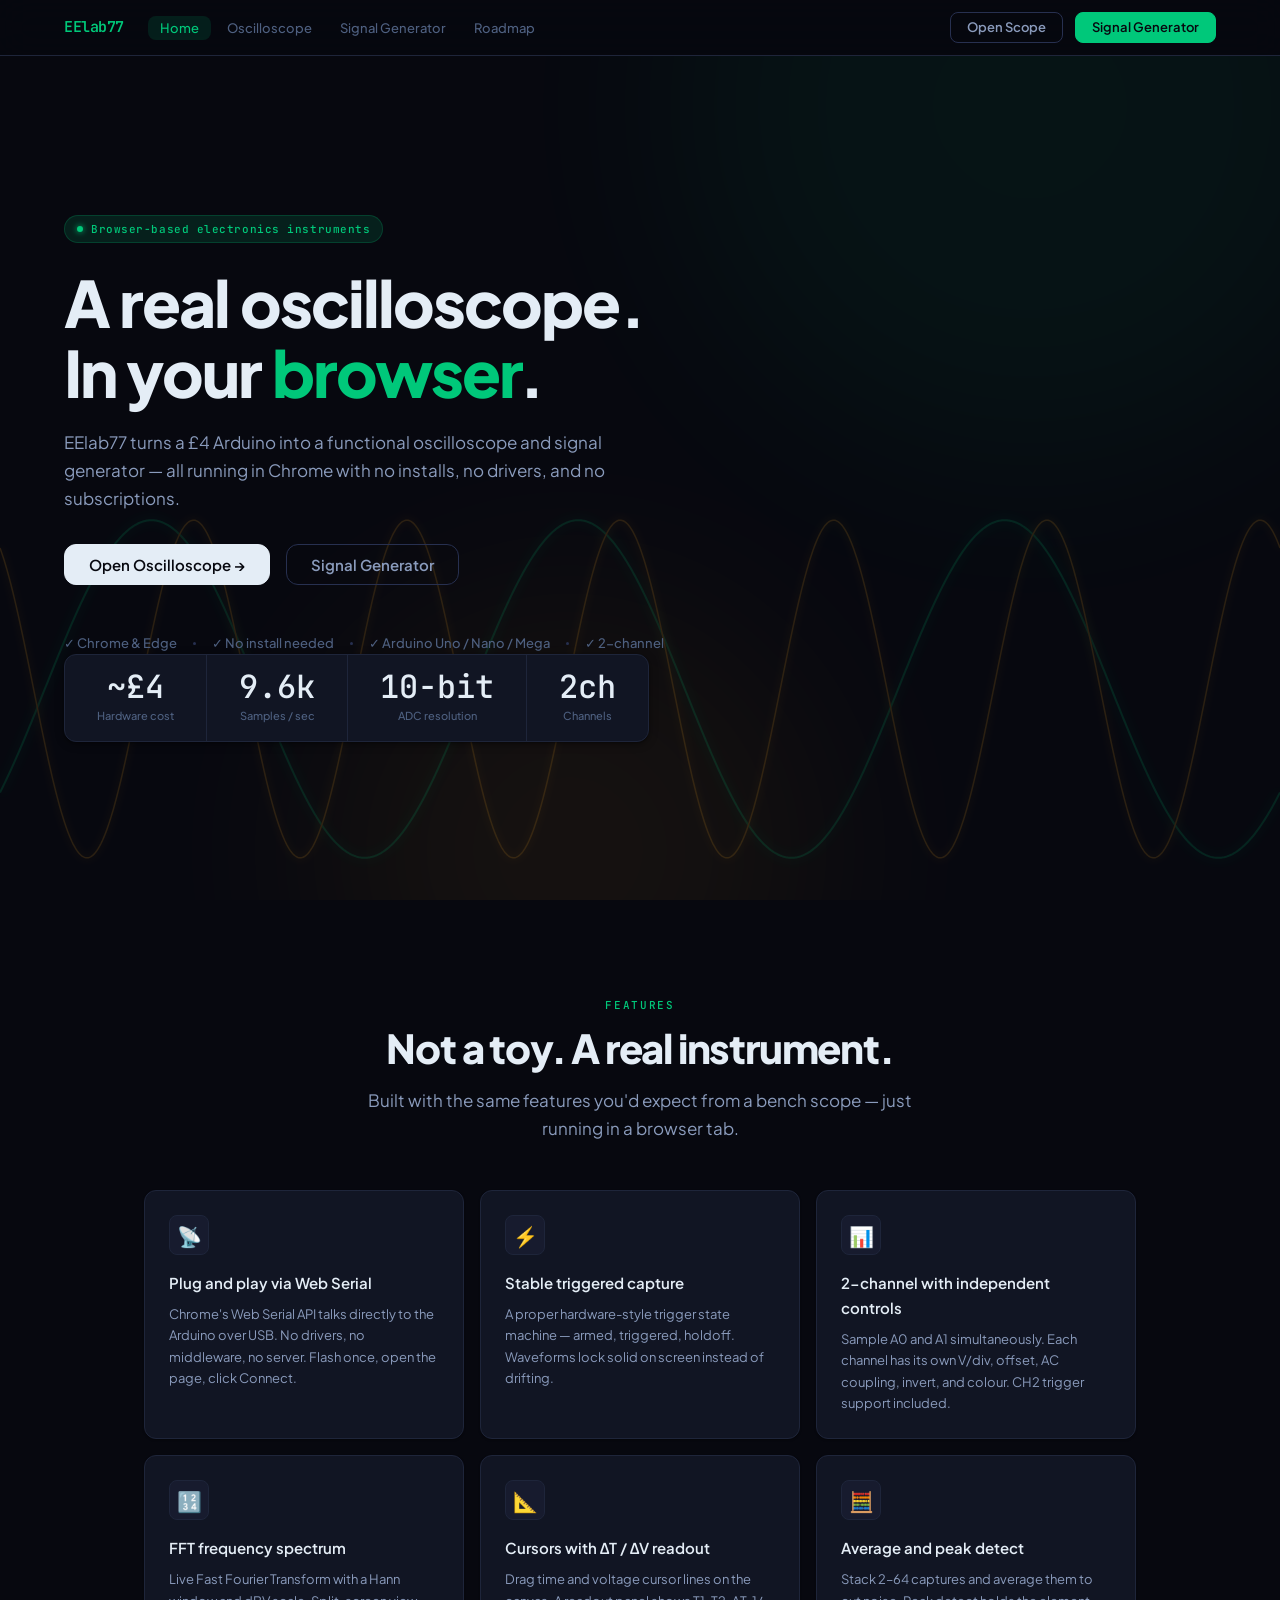
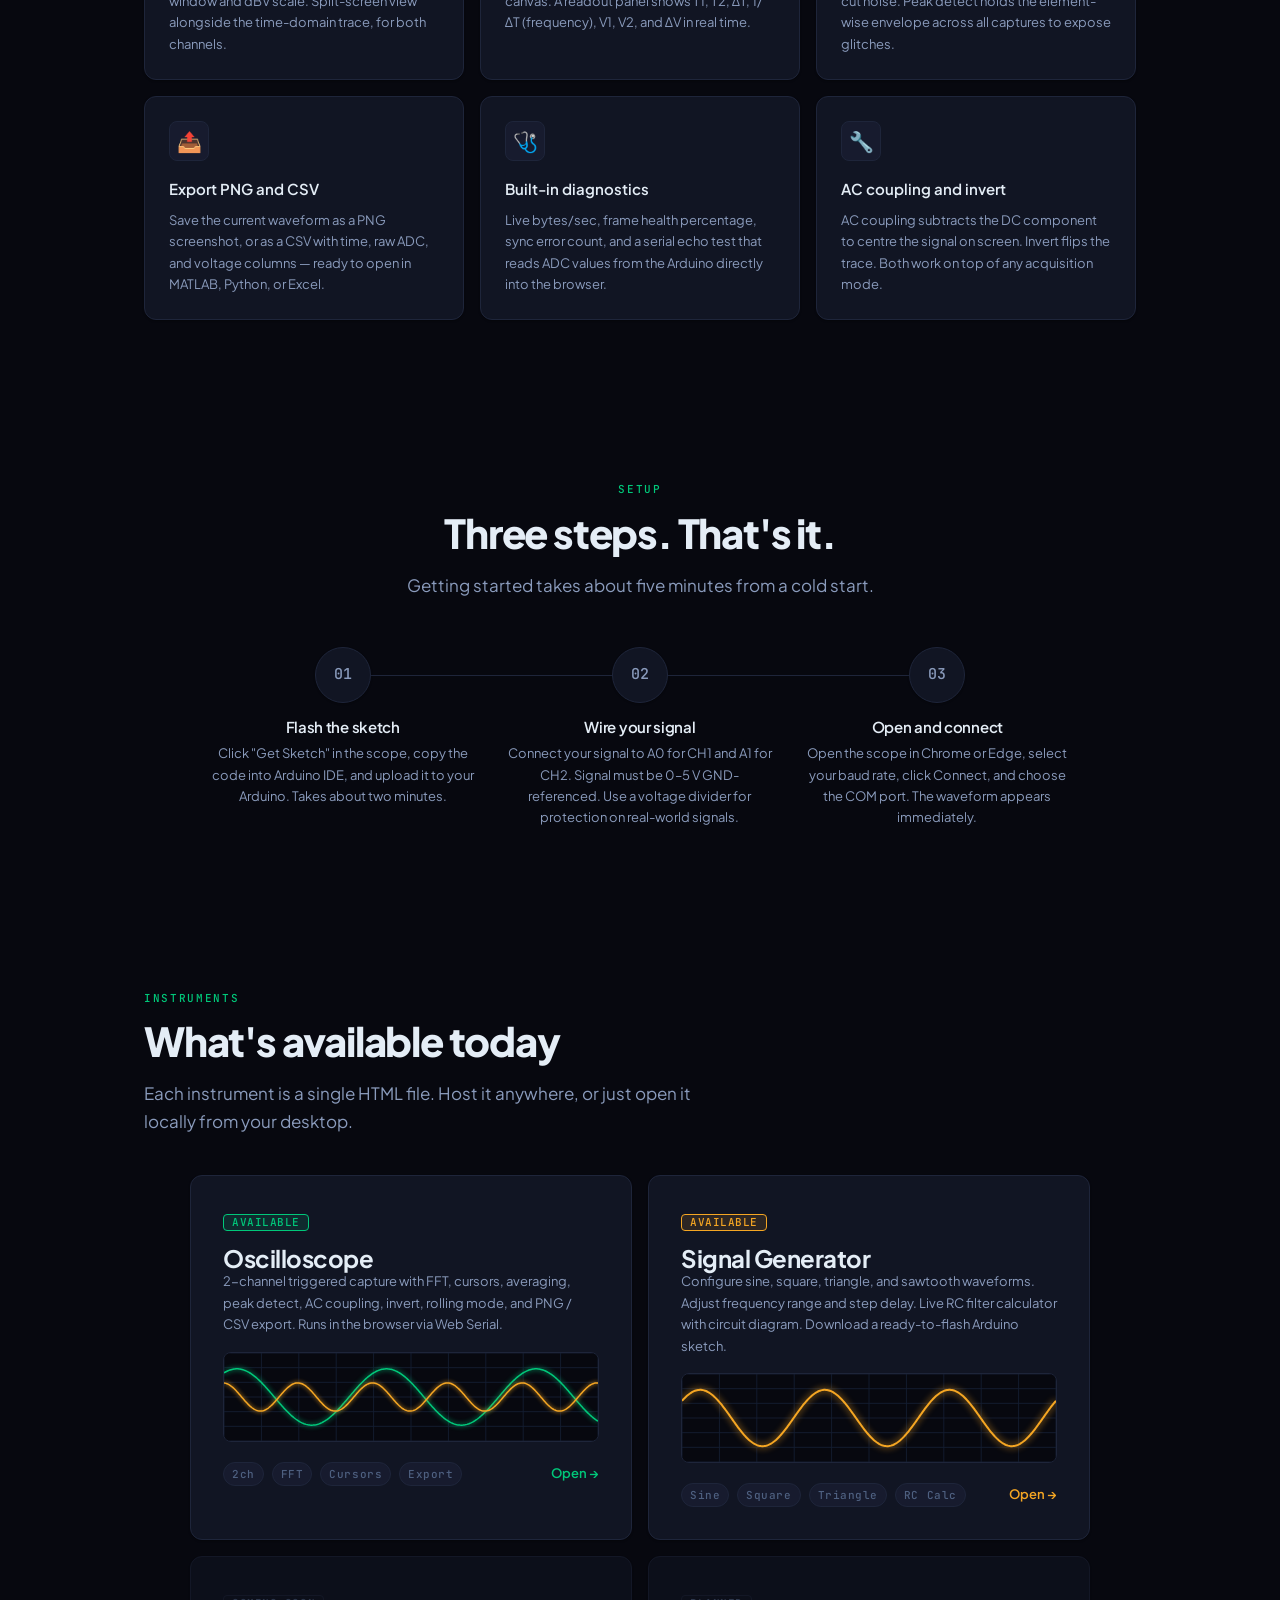
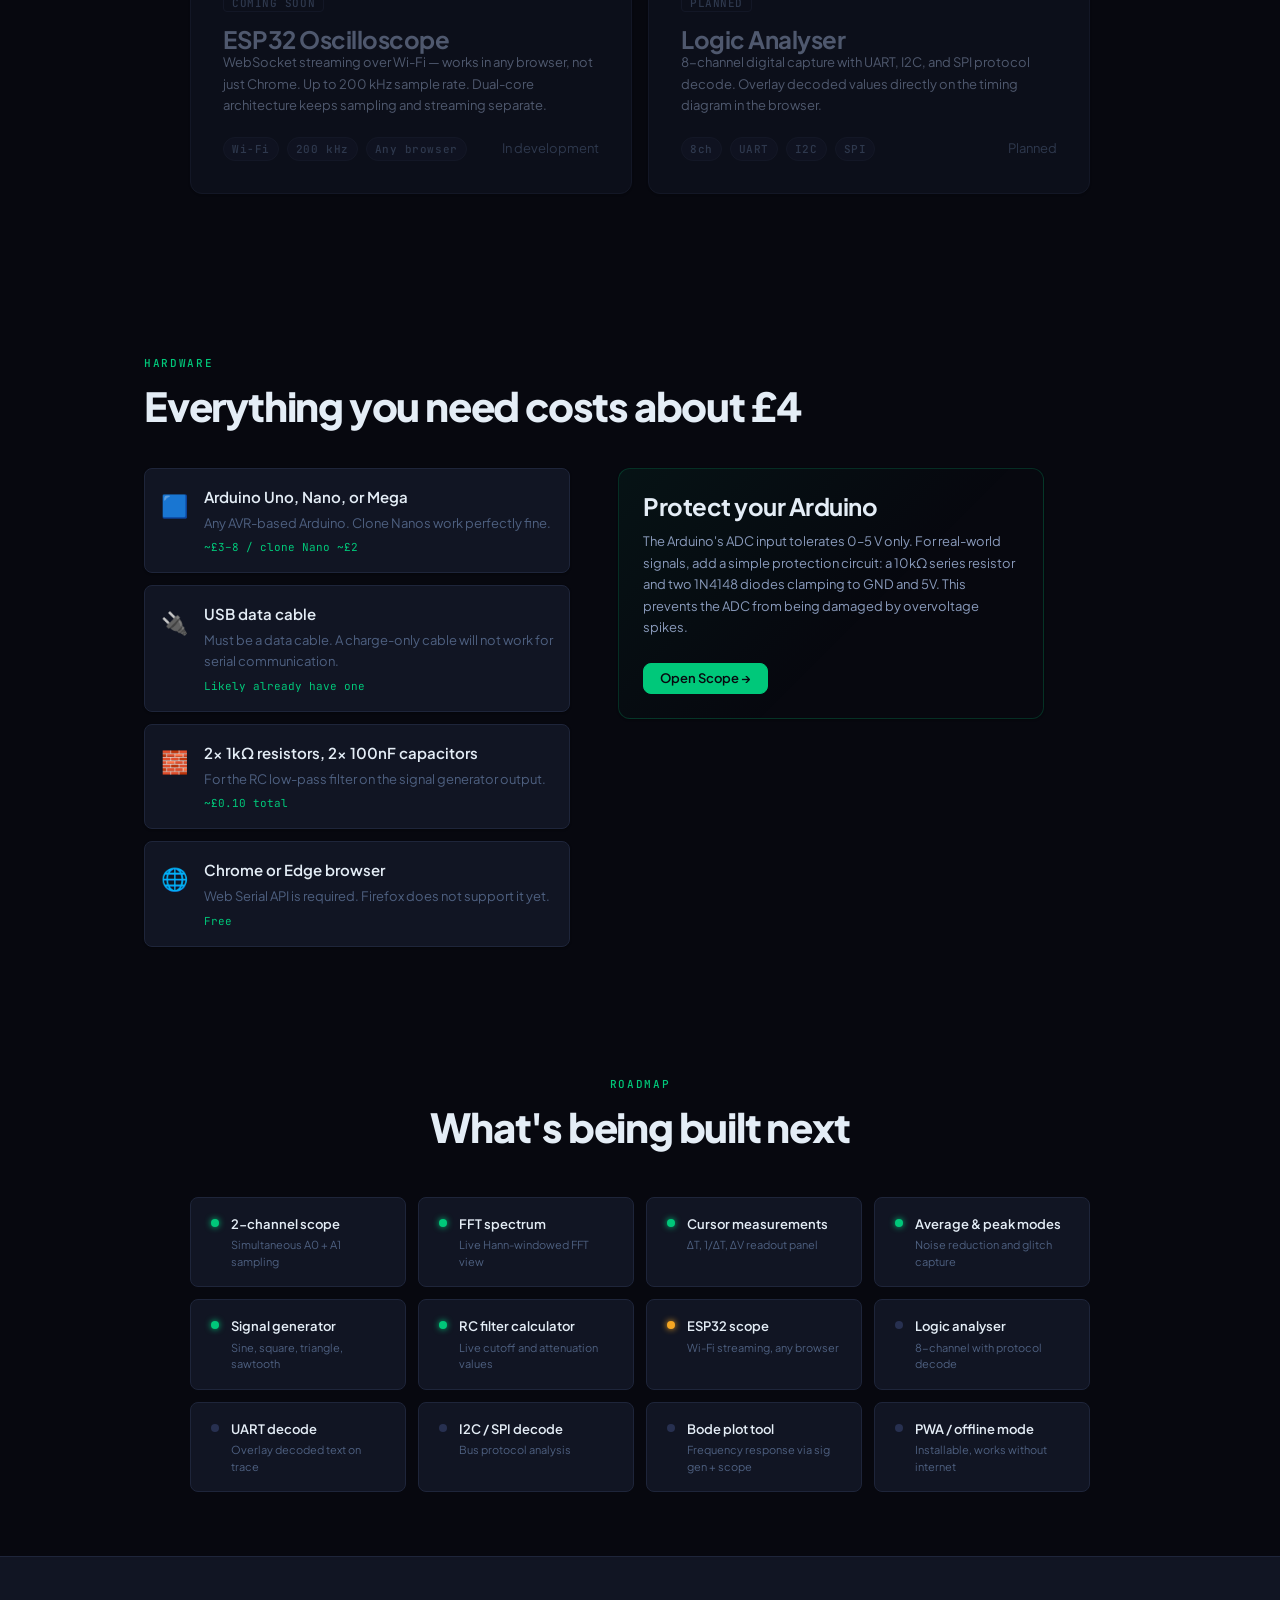
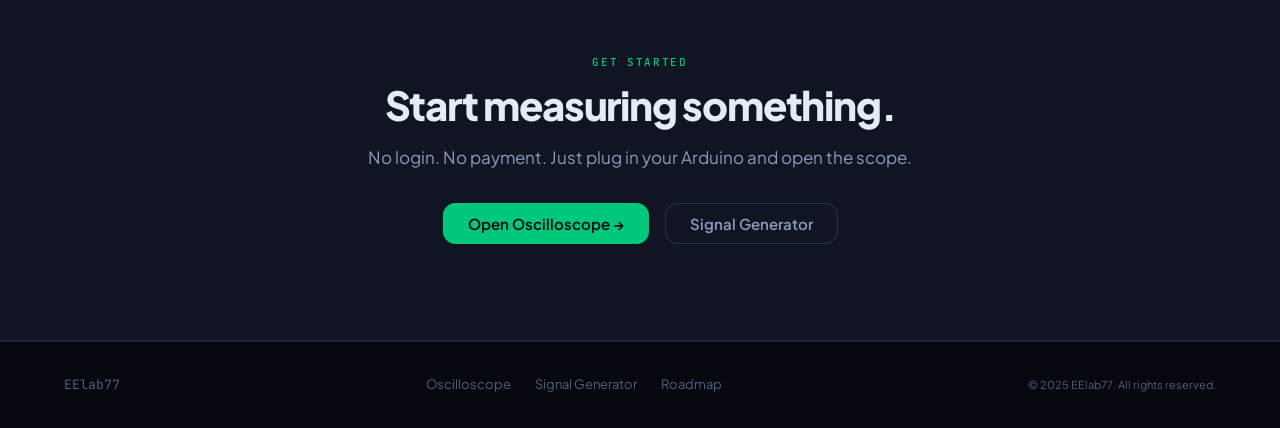
==== index.html @ 99fb5a99 "first commit" ====
<!DOCTYPE html>
<html lang="en">
<head>
  <meta charset="UTF-8">
  <meta name="viewport" content="width=device-width, initial-scale=1.0">
  <title>EElab77 — Browser-Based Electronics Instruments</title>
  <meta name="description" content="EElab77 turns a £4 Arduino into a functional oscilloscope and signal generator — running entirely in your browser. No installs, no drivers.">

  <!-- Favicon -->
  <link rel="icon" type="image/svg+xml" href="assets/img/favicon.svg">

  <!-- CSS — load order matters: tokens first, then base, then components -->
  <link rel="stylesheet" href="assets/css/tokens.css">
  <link rel="stylesheet" href="assets/css/base.css">
  <link rel="stylesheet" href="assets/css/components.css">
  <link rel="stylesheet" href="assets/css/nav.css">
  <link rel="stylesheet" href="assets/css/site.css">
</head>
<body class="site-page">

  <!-- ═══════════════════════════════════════════════════════
       NAV
  ════════════════════════════════════════════════════════ -->
  <nav class="nav">
    <a href="index.html" class="nav__logo">
      <span class="nav__logo-mark">EElab77</span>
    </a>

    <ul class="nav__links">
      <li><a href="index.html"              class="nav__link">Home</a></li>
      <li><a href="scope.html"              class="nav__link">Oscilloscope</a></li>
      <li><a href="signal-generator.html"   class="nav__link">Signal Generator</a></li>
      <li><a href="#roadmap"                class="nav__link">Roadmap</a></li>
    </ul>

    <div class="nav__actions">
      <a href="scope.html"            class="btn btn--ghost">Open Scope</a>
      <a href="signal-generator.html" class="btn btn--green">Signal Generator</a>
    </div>
  </nav>


  <!-- ═══════════════════════════════════════════════════════
       HERO
  ════════════════════════════════════════════════════════ -->
  <section class="hero">

    <!-- Background canvas + glow blobs -->
    <div class="hero__bg">
      <div class="hero__bg-glow hero__bg-glow--1"></div>
      <div class="hero__bg-glow hero__bg-glow--2"></div>
      <canvas id="hero-bg-canvas" class="hero__bg-canvas"></canvas>
    </div>

    <div class="hero__inner">
      <div class="hero__tag">Browser-based electronics instruments</div>

      <h1 class="hero__title">
        A real oscilloscope.<br>
        In your <em>browser</em>.
      </h1>

      <p class="hero__body">
        EElab77 turns a £4 Arduino into a functional oscilloscope and signal
        generator — all running in Chrome with no installs, no drivers, and
        no subscriptions.
      </p>

      <div class="hero__actions">
        <a href="scope.html"            class="btn btn--primary btn--lg">Open Oscilloscope →</a>
        <a href="signal-generator.html" class="btn btn--ghost   btn--lg">Signal Generator</a>
      </div>

      <div class="hero__proof">
        <span>✓ Chrome &amp; Edge</span>
        <span class="hero__proof-dot"></span>
        <span>✓ No install needed</span>
        <span class="hero__proof-dot"></span>
        <span>✓ Arduino Uno / Nano / Mega</span>
        <span class="hero__proof-dot"></span>
        <span>✓ 2-channel</span>
      </div>
    </div>

    <!-- Stats bar -->
    <div class="hero__stats">
      <div class="hero__stat">
        <div class="hero__stat-num">~£4</div>
        <div class="hero__stat-label">Hardware cost</div>
      </div>
      <div class="hero__stat">
        <div class="hero__stat-num">9.6k</div>
        <div class="hero__stat-label">Samples / sec</div>
      </div>
      <div class="hero__stat">
        <div class="hero__stat-num">10-bit</div>
        <div class="hero__stat-label">ADC resolution</div>
      </div>
      <div class="hero__stat">
        <div class="hero__stat-num">2ch</div>
        <div class="hero__stat-label">Channels</div>
      </div>
    </div>

  </section>


  <!-- ═══════════════════════════════════════════════════════
       FEATURES
  ════════════════════════════════════════════════════════ -->
  <section id="features" class="section">
    <div class="section__header--center">
      <div class="section__label">Features</div>
      <h2 class="section__title">Not a toy. A real instrument.</h2>
      <p class="section__sub">
        Built with the same features you'd expect from a bench scope —
        just running in a browser tab.
      </p>
    </div>

    <div class="page-container">
      <div class="features-grid">

        <div class="card card--interactive">
          <div class="feature-card__icon">📡</div>
          <div class="feature-card__title">Plug and play via Web Serial</div>
          <p class="feature-card__body">
            Chrome's Web Serial API talks directly to the Arduino over USB.
            No drivers, no middleware, no server. Flash once, open the page,
            click Connect.
          </p>
        </div>

        <div class="card card--interactive">
          <div class="feature-card__icon">⚡</div>
          <div class="feature-card__title">Stable triggered capture</div>
          <p class="feature-card__body">
            A proper hardware-style trigger state machine — armed, triggered,
            holdoff. Waveforms lock solid on screen instead of drifting.
          </p>
        </div>

        <div class="card card--interactive">
          <div class="feature-card__icon">📊</div>
          <div class="feature-card__title">2-channel with independent controls</div>
          <p class="feature-card__body">
            Sample A0 and A1 simultaneously. Each channel has its own V/div,
            offset, AC coupling, invert, and colour. CH2 trigger support
            included.
          </p>
        </div>

        <div class="card card--interactive">
          <div class="feature-card__icon">🔢</div>
          <div class="feature-card__title">FFT frequency spectrum</div>
          <p class="feature-card__body">
            Live Fast Fourier Transform with a Hann window and dBV scale.
            Split-screen view alongside the time-domain trace, for both
            channels.
          </p>
        </div>

        <div class="card card--interactive">
          <div class="feature-card__icon">📐</div>
          <div class="feature-card__title">Cursors with ΔT / ΔV readout</div>
          <p class="feature-card__body">
            Drag time and voltage cursor lines on the canvas. A readout panel
            shows T1, T2, ΔT, 1/ΔT (frequency), V1, V2, and ΔV in real time.
          </p>
        </div>

        <div class="card card--interactive">
          <div class="feature-card__icon">🧮</div>
          <div class="feature-card__title">Average and peak detect</div>
          <p class="feature-card__body">
            Stack 2–64 captures and average them to cut noise. Peak detect
            holds the element-wise envelope across all captures to expose
            glitches.
          </p>
        </div>

        <div class="card card--interactive">
          <div class="feature-card__icon">📤</div>
          <div class="feature-card__title">Export PNG and CSV</div>
          <p class="feature-card__body">
            Save the current waveform as a PNG screenshot, or as a CSV with
            time, raw ADC, and voltage columns — ready to open in MATLAB,
            Python, or Excel.
          </p>
        </div>

        <div class="card card--interactive">
          <div class="feature-card__icon">🩺</div>
          <div class="feature-card__title">Built-in diagnostics</div>
          <p class="feature-card__body">
            Live bytes/sec, frame health percentage, sync error count, and a
            serial echo test that reads ADC values from the Arduino directly
            into the browser.
          </p>
        </div>

        <div class="card card--interactive">
          <div class="feature-card__icon">🔧</div>
          <div class="feature-card__title">AC coupling and invert</div>
          <p class="feature-card__body">
            AC coupling subtracts the DC component to centre the signal on
            screen. Invert flips the trace. Both work on top of any
            acquisition mode.
          </p>
        </div>

      </div>
    </div>
  </section>


  <!-- ═══════════════════════════════════════════════════════
       HOW IT WORKS
  ════════════════════════════════════════════════════════ -->
  <section id="how" class="section section--tight">
    <div class="section__header--center">
      <div class="section__label">Setup</div>
      <h2 class="section__title">Three steps. That's it.</h2>
      <p class="section__sub">
        Getting started takes about five minutes from a cold start.
      </p>
    </div>

    <div class="page-container">
      <div class="steps-row">

        <div class="step">
          <div class="step__circle">01</div>
          <h3 class="step__title">Flash the sketch</h3>
          <p class="step__body">
            Click "Get Sketch" in the scope, copy the code into Arduino IDE,
            and upload it to your Arduino. Takes about two minutes.
          </p>
        </div>

        <div class="step">
          <div class="step__circle">02</div>
          <h3 class="step__title">Wire your signal</h3>
          <p class="step__body">
            Connect your signal to A0 for CH1 and A1 for CH2. Signal must be
            0–5 V GND-referenced. Use a voltage divider for protection on
            real-world signals.
          </p>
        </div>

        <div class="step">
          <div class="step__circle">03</div>
          <h3 class="step__title">Open and connect</h3>
          <p class="step__body">
            Open the scope in Chrome or Edge, select your baud rate, click
            Connect, and choose the COM port. The waveform appears
            immediately.
          </p>
        </div>

      </div>
    </div>
  </section>


  <!-- ═══════════════════════════════════════════════════════
       INSTRUMENTS
  ════════════════════════════════════════════════════════ -->
  <section id="instruments" class="section">
    <div class="page-container">
      <div class="section__label">Instruments</div>
      <h2 class="section__title">What's available today</h2>
      <p class="section__sub">
        Each instrument is a single HTML file. Host it anywhere, or just
        open it locally from your desktop.
      </p>

      <div class="instruments-grid" style="margin-top: 40px;">

        <!-- Scope card -->
        <a href="scope.html" class="card card--interactive instrument-card">
          <div>
            <span class="badge badge--green">Available</span>
            <h3 class="instrument-card__title">Oscilloscope</h3>
            <p class="instrument-card__body">
              2-channel triggered capture with FFT, cursors, averaging,
              peak detect, AC coupling, invert, rolling mode, and
              PNG / CSV export. Runs in the browser via Web Serial.
            </p>
            <!-- Mini animated preview -->
            <div class="scope-preview" style="margin-top: 16px;">
              <canvas id="scope-card-canvas"></canvas>
            </div>
          </div>
          <div class="instrument-card__footer">
            <div class="instrument-card__tags">
              <span class="tag">2ch</span>
              <span class="tag">FFT</span>
              <span class="tag">Cursors</span>
              <span class="tag">Export</span>
            </div>
            <span class="instrument-card__link">Open →</span>
          </div>
        </a>

        <!-- Signal generator card -->
        <a href="signal-generator.html" class="card card--interactive instrument-card instrument-card--amber">
          <div>
            <span class="badge badge--amber">Available</span>
            <h3 class="instrument-card__title">Signal Generator</h3>
            <p class="instrument-card__body">
              Configure sine, square, triangle, and sawtooth waveforms.
              Adjust frequency range and step delay. Live RC filter
              calculator with circuit diagram. Download a ready-to-flash
              Arduino sketch.
            </p>
            <!-- Mini animated preview -->
            <div class="scope-preview" style="margin-top: 16px;">
              <canvas id="siggen-card-canvas"></canvas>
            </div>
          </div>
          <div class="instrument-card__footer">
            <div class="instrument-card__tags">
              <span class="tag">Sine</span>
              <span class="tag">Square</span>
              <span class="tag">Triangle</span>
              <span class="tag">RC Calc</span>
            </div>
            <span class="instrument-card__link">Open →</span>
          </div>
        </a>

        <!-- ESP32 scope — coming soon -->
        <div class="card instrument-card" style="opacity: 0.55; cursor: default;">
          <div>
            <span class="badge">Coming soon</span>
            <h3 class="instrument-card__title" style="color: var(--color-text-2);">
              ESP32 Oscilloscope
            </h3>
            <p class="instrument-card__body">
              WebSocket streaming over Wi-Fi — works in any browser, not
              just Chrome. Up to 200 kHz sample rate. Dual-core
              architecture keeps sampling and streaming separate.
            </p>
          </div>
          <div class="instrument-card__footer">
            <div class="instrument-card__tags">
              <span class="tag">Wi-Fi</span>
              <span class="tag">200 kHz</span>
              <span class="tag">Any browser</span>
            </div>
            <span style="font-size: var(--text-sm); color: var(--color-text-3);">
              In development
            </span>
          </div>
        </div>

        <!-- Logic analyser — planned -->
        <div class="card instrument-card" style="opacity: 0.55; cursor: default;">
          <div>
            <span class="badge">Planned</span>
            <h3 class="instrument-card__title" style="color: var(--color-text-2);">
              Logic Analyser
            </h3>
            <p class="instrument-card__body">
              8-channel digital capture with UART, I2C, and SPI protocol
              decode. Overlay decoded values directly on the timing
              diagram in the browser.
            </p>
          </div>
          <div class="instrument-card__footer">
            <div class="instrument-card__tags">
              <span class="tag">8ch</span>
              <span class="tag">UART</span>
              <span class="tag">I2C</span>
              <span class="tag">SPI</span>
            </div>
            <span style="font-size: var(--text-sm); color: var(--color-text-3);">
              Planned
            </span>
          </div>
        </div>

      </div>
    </div>
  </section>


  <!-- ═══════════════════════════════════════════════════════
       HARDWARE
  ════════════════════════════════════════════════════════ -->
  <section id="hardware" class="section section--tight">
    <div class="page-container">
      <div class="section__label">Hardware</div>
      <h2 class="section__title">Everything you need costs about £4</h2>

      <div style="
        display: grid;
        grid-template-columns: 1fr 1fr;
        gap: 48px;
        align-items: start;
        margin-top: 40px;
        max-width: 900px;
      ">

        <!-- Parts list -->
        <div style="display: flex; flex-direction: column; gap: 12px;">

          <div class="card card--compact" style="display: flex; align-items: flex-start; gap: 16px;">
            <span style="font-size: 22px; flex-shrink: 0; margin-top: 2px;">🟦</span>
            <div>
              <div style="font-size: var(--text-base); font-weight: var(--weight-semibold); color: var(--color-text); margin-bottom: 3px;">
                Arduino Uno, Nano, or Mega
              </div>
              <div style="font-size: var(--text-sm); color: var(--color-text-3);">
                Any AVR-based Arduino. Clone Nanos work perfectly fine.
              </div>
              <div style="font-family: var(--font-mono); font-size: var(--text-xs); color: var(--color-green); margin-top: 4px;">
                ~£3–8 / clone Nano ~£2
              </div>
            </div>
          </div>

          <div class="card card--compact" style="display: flex; align-items: flex-start; gap: 16px;">
            <span style="font-size: 22px; flex-shrink: 0; margin-top: 2px;">🔌</span>
            <div>
              <div style="font-size: var(--text-base); font-weight: var(--weight-semibold); color: var(--color-text); margin-bottom: 3px;">
                USB data cable
              </div>
              <div style="font-size: var(--text-sm); color: var(--color-text-3);">
                Must be a data cable. A charge-only cable will not work
                for serial communication.
              </div>
              <div style="font-family: var(--font-mono); font-size: var(--text-xs); color: var(--color-green); margin-top: 4px;">
                Likely already have one
              </div>
            </div>
          </div>

          <div class="card card--compact" style="display: flex; align-items: flex-start; gap: 16px;">
            <span style="font-size: 22px; flex-shrink: 0; margin-top: 2px;">🧱</span>
            <div>
              <div style="font-size: var(--text-base); font-weight: var(--weight-semibold); color: var(--color-text); margin-bottom: 3px;">
                2× 1kΩ resistors, 2× 100nF capacitors
              </div>
              <div style="font-size: var(--text-sm); color: var(--color-text-3);">
                For the RC low-pass filter on the signal generator output.
              </div>
              <div style="font-family: var(--font-mono); font-size: var(--text-xs); color: var(--color-green); margin-top: 4px;">
                ~£0.10 total
              </div>
            </div>
          </div>

          <div class="card card--compact" style="display: flex; align-items: flex-start; gap: 16px;">
            <span style="font-size: 22px; flex-shrink: 0; margin-top: 2px;">🌐</span>
            <div>
              <div style="font-size: var(--text-base); font-weight: var(--weight-semibold); color: var(--color-text); margin-bottom: 3px;">
                Chrome or Edge browser
              </div>
              <div style="font-size: var(--text-sm); color: var(--color-text-3);">
                Web Serial API is required. Firefox does not support it yet.
              </div>
              <div style="font-family: var(--font-mono); font-size: var(--text-xs); color: var(--color-green); margin-top: 4px;">
                Free
              </div>
            </div>
          </div>

        </div>

        <!-- Protection callout -->
        <div class="card" style="
          background: linear-gradient(135deg, rgba(0,200,122,0.06) 0%, transparent 60%);
          border-color: rgba(0,200,122,0.2);
        ">
          <h3 style="
            font-size: var(--text-xl);
            font-weight: var(--weight-bold);
            color: var(--color-text);
            margin-bottom: 12px;
            letter-spacing: var(--tracking-snug);
          ">
            Protect your Arduino
          </h3>
          <p style="
            font-size: var(--text-sm);
            color: var(--color-text-2);
            line-height: var(--leading-relaxed);
            margin-bottom: 24px;
          ">
            The Arduino's ADC input tolerates 0–5 V only. For real-world
            signals, add a simple protection circuit: a 10kΩ series resistor
            and two 1N4148 diodes clamping to GND and 5V. This prevents
            the ADC from being damaged by overvoltage spikes.
          </p>
          <a href="scope.html" class="btn btn--green">Open Scope →</a>
        </div>

      </div>
    </div>
  </section>


  <!-- ═══════════════════════════════════════════════════════
       ROADMAP
  ════════════════════════════════════════════════════════ -->
  <section id="roadmap" class="section section--tight">
    <div class="section__header--center">
      <div class="section__label">Roadmap</div>
      <h2 class="section__title">What's being built next</h2>
    </div>

    <div class="page-container">
      <div class="roadmap-grid">

        <div class="roadmap-item">
          <div class="roadmap-item__dot roadmap-item__dot--done"></div>
          <div>
            <div class="roadmap-item__title">2-channel scope</div>
            <div class="roadmap-item__body">Simultaneous A0 + A1 sampling</div>
          </div>
        </div>

        <div class="roadmap-item">
          <div class="roadmap-item__dot roadmap-item__dot--done"></div>
          <div>
            <div class="roadmap-item__title">FFT spectrum</div>
            <div class="roadmap-item__body">Live Hann-windowed FFT view</div>
          </div>
        </div>

        <div class="roadmap-item">
          <div class="roadmap-item__dot roadmap-item__dot--done"></div>
          <div>
            <div class="roadmap-item__title">Cursor measurements</div>
            <div class="roadmap-item__body">ΔT, 1/ΔT, ΔV readout panel</div>
          </div>
        </div>

        <div class="roadmap-item">
          <div class="roadmap-item__dot roadmap-item__dot--done"></div>
          <div>
            <div class="roadmap-item__title">Average &amp; peak modes</div>
            <div class="roadmap-item__body">Noise reduction and glitch capture</div>
          </div>
        </div>

        <div class="roadmap-item">
          <div class="roadmap-item__dot roadmap-item__dot--done"></div>
          <div>
            <div class="roadmap-item__title">Signal generator</div>
            <div class="roadmap-item__body">Sine, square, triangle, sawtooth</div>
          </div>
        </div>

        <div class="roadmap-item">
          <div class="roadmap-item__dot roadmap-item__dot--done"></div>
          <div>
            <div class="roadmap-item__title">RC filter calculator</div>
            <div class="roadmap-item__body">Live cutoff and attenuation values</div>
          </div>
        </div>

        <div class="roadmap-item">
          <div class="roadmap-item__dot roadmap-item__dot--active"></div>
          <div>
            <div class="roadmap-item__title">ESP32 scope</div>
            <div class="roadmap-item__body">Wi-Fi streaming, any browser</div>
          </div>
        </div>

        <div class="roadmap-item">
          <div class="roadmap-item__dot roadmap-item__dot--future"></div>
          <div>
            <div class="roadmap-item__title">Logic analyser</div>
            <div class="roadmap-item__body">8-channel with protocol decode</div>
          </div>
        </div>

        <div class="roadmap-item">
          <div class="roadmap-item__dot roadmap-item__dot--future"></div>
          <div>
            <div class="roadmap-item__title">UART decode</div>
            <div class="roadmap-item__body">Overlay decoded text on trace</div>
          </div>
        </div>

        <div class="roadmap-item">
          <div class="roadmap-item__dot roadmap-item__dot--future"></div>
          <div>
            <div class="roadmap-item__title">I2C / SPI decode</div>
            <div class="roadmap-item__body">Bus protocol analysis</div>
          </div>
        </div>

        <div class="roadmap-item">
          <div class="roadmap-item__dot roadmap-item__dot--future"></div>
          <div>
            <div class="roadmap-item__title">Bode plot tool</div>
            <div class="roadmap-item__body">Frequency response via sig gen + scope</div>
          </div>
        </div>

        <div class="roadmap-item">
          <div class="roadmap-item__dot roadmap-item__dot--future"></div>
          <div>
            <div class="roadmap-item__title">PWA / offline mode</div>
            <div class="roadmap-item__body">Installable, works without internet</div>
          </div>
        </div>

      </div>
    </div>
  </section>


  <!-- ═══════════════════════════════════════════════════════
       CTA
  ════════════════════════════════════════════════════════ -->
  <section class="cta-section">
    <div class="page-container">
      <div class="section__label" style="text-align: center;">Get started</div>
      <h2 class="section__title" style="
        text-align: center;
        font-size: var(--text-3xl);
        max-width: 560px;
        margin-inline: auto;
      ">
        Start measuring something.
      </h2>
      <p style="
        text-align: center;
        font-size: var(--text-md);
        color: var(--color-text-2);
        margin-top: 12px;
      ">
        No login. No payment. Just plug in your Arduino and open the scope.
      </p>
      <div class="cta-section__actions">
        <a href="scope.html"            class="btn btn--green  btn--lg">Open Oscilloscope →</a>
        <a href="signal-generator.html" class="btn btn--ghost  btn--lg">Signal Generator</a>
      </div>
    </div>
  </section>


  <!-- ═══════════════════════════════════════════════════════
       FOOTER
  ════════════════════════════════════════════════════════ -->
  <footer class="footer">
    <a href="index.html" class="footer__logo">EElab77</a>

    <nav class="footer__links">
      <a href="scope.html"            class="footer__link">Oscilloscope</a>
      <a href="signal-generator.html" class="footer__link">Signal Generator</a>
      <a href="#roadmap"              class="footer__link">Roadmap</a>
    </nav>

    <div class="footer__copy">
      &copy; 2025 EElab77. All rights reserved.
    </div>
  </footer>


  <!-- ═══════════════════════════════════════════════════════
       JS — load order: animations first, nav last
  ════════════════════════════════════════════════════════ -->
  <script src="assets/js/home-animations.js"></script>
  <script src="assets/js/nav.js"></script>

</body>
</html>
---- assets/css/tokens.css ----
/*
 * tokens.css — EElab77
 * Single source of truth for every design value.
 * No other file uses raw hex, px, or font names directly.
 * Rule: if you need a new value, add it here first.
 */

@import url('https://fonts.googleapis.com/css2?family=Plus+Jakarta+Sans:wght@300;400;500;600;700;800&family=JetBrains+Mono:wght@400;500;600&display=swap');

:root {

  /* ── Fonts ── */
  --font-sans: 'Plus Jakarta Sans', sans-serif;
  --font-mono: 'JetBrains Mono', monospace;

  /* ── Background colours ── */
  --color-bg-deep:    #07080F;
  --color-bg:         #0C0D16;
  --color-bg-raised:  #111523;
  --color-bg-overlay: #171B2E;
  --color-bg-hover:   #1D2236;

  /* ── Border colours ── */
  --color-border:   #1E253A;
  --color-border-2: #273050;
  --color-border-3: #36406A;

  /* ── Text colours ── */
  --color-text:     #E4EDF6;
  --color-text-2:   #8A9BBC;
  --color-text-3:   #4E6080;
  --color-text-inv: #07080F;

  /* ── Green — primary brand, CH1 ── */
  --color-green:      #00C87A;
  --color-green-lt:   #00E88A;
  --color-green-dim:  rgba(0, 200, 122, 0.12);
  --color-green-glow: rgba(0, 200, 122, 0.25);

  /* ── Amber — secondary, CH2, signal gen ── */
  --color-amber:      #F5A623;
  --color-amber-lt:   #FFBE4D;
  --color-amber-dim:  rgba(245, 166, 35, 0.12);
  --color-amber-glow: rgba(245, 166, 35, 0.25);

  /* ── Red — errors ── */
  --color-red:     #FF4E4E;
  --color-red-dim: rgba(255, 78, 78, 0.12);

  /* ── Blue — info ── */
  --color-blue:     #4E8CFF;
  --color-blue-dim: rgba(78, 140, 255, 0.12);

  /* ── Cyan — cursors, FFT ── */
  --color-cyan:     #00C8E8;
  --color-cyan-dim: rgba(0, 200, 232, 0.12);

  /* ── 8-point spacing scale ── */
  --space-1:   4px;
  --space-2:   8px;
  --space-3:   12px;
  --space-4:   16px;
  --space-5:   20px;
  --space-6:   24px;
  --space-8:   32px;
  --space-10:  40px;
  --space-12:  48px;
  --space-16:  64px;
  --space-20:  80px;
  --space-24:  96px;

  /* ── Type scale ── */
  --text-xs:   11px;
  --text-sm:   13px;
  --text-base: 15px;
  --text-md:   17px;
  --text-lg:   20px;
  --text-xl:   24px;
  --text-2xl:  32px;
  --text-3xl:  40px;
  --text-hero: clamp(38px, 6vw, 64px);

  /* ── Line heights ── */
  --leading-tight:   1.1;
  --leading-snug:    1.25;
  --leading-normal:  1.5;
  --leading-relaxed: 1.65;

  /* ── Font weights ── */
  --weight-regular:   400;
  --weight-medium:    500;
  --weight-semibold:  600;
  --weight-bold:      700;
  --weight-extrabold: 800;

  /* ── Letter spacing ── */
  --tracking-tight:   -0.03em;
  --tracking-snug:    -0.02em;
  --tracking-normal:   0;
  --tracking-wide:     0.05em;
  --tracking-wider:    0.10em;
  --tracking-widest:   0.15em;

  /* ── Border radius — one consistent set ── */
  --radius-xs:   2px;
  --radius-sm:   4px;
  --radius-md:   8px;
  --radius-lg:   12px;
  --radius-xl:   16px;
  --radius-pill: 100px;

  /* ── Elevation — one style, reused everywhere ── */
  --shadow-sm: 0 1px 2px rgba(0,0,0,0.30);
  --shadow-md: 0 2px 8px rgba(0,0,0,0.40), 0 1px 2px rgba(0,0,0,0.30);
  --shadow-lg: 0 8px 24px rgba(0,0,0,0.50), 0 2px 6px rgba(0,0,0,0.40);
  --shadow-xl: 0 20px 48px rgba(0,0,0,0.60), 0 4px 12px rgba(0,0,0,0.40);

  /* ── Z-index scale ── */
  --z-base:    0;
  --z-raised:  10;
  --z-dropdown:100;
  --z-sticky:  200;
  --z-overlay: 300;
  --z-modal:   400;

  /* ── Motion ── */
  --ease-out:      cubic-bezier(0.0, 0.0, 0.2, 1.0);
  --ease-in:       cubic-bezier(0.4, 0.0, 1.0, 1.0);
  --ease-inout:    cubic-bezier(0.4, 0.0, 0.2, 1.0);
  --duration-fast: 120ms;
  --duration-base: 200ms;
  --duration-slow: 350ms;

  /* ── Layout ── */
  --max-width:        1120px;
  --page-padding-x:   clamp(var(--space-6), 6vw, var(--space-16));
  --nav-height:       56px;
  --controls-width:   240px;
  --status-height:    140px;
}
---- assets/css/base.css ----
/*
 * base.css — EElab77
 * Global reset and raw HTML element styles only.
 * No class names live here. Import after tokens.css.
 */

*, *::before, *::after {
  box-sizing: border-box;
  margin: 0;
  padding: 0;
}

html {
  font-size: 16px;
  scroll-behavior: smooth;
  -webkit-text-size-adjust: 100%;
}

body {
  background-color: var(--color-bg-deep);
  color: var(--color-text);
  font-family: var(--font-sans);
  font-size: var(--text-base);
  font-weight: var(--weight-regular);
  line-height: var(--leading-relaxed);
  overflow-x: hidden;
  -webkit-font-smoothing: antialiased;
  -moz-osx-font-smoothing: grayscale;
}

/* Instrument pages fill the full viewport with no scroll */
body.is-instrument {
  overflow: hidden;
  user-select: none;
}

/* ── Headings ── */
h1, h2, h3, h4, h5, h6 {
  font-weight: var(--weight-bold);
  line-height: var(--leading-tight);
  letter-spacing: var(--tracking-snug);
  color: var(--color-text);
}

h1 { font-size: var(--text-hero); font-weight: var(--weight-extrabold); }
h2 { font-size: var(--text-3xl); }
h3 { font-size: var(--text-2xl); }
h4 { font-size: var(--text-xl); }
h5 { font-size: var(--text-lg);  font-weight: var(--weight-semibold); }
h6 { font-size: var(--text-base); font-weight: var(--weight-semibold); }

p {
  color: var(--color-text-2);
  line-height: var(--leading-relaxed);
}

a {
  color: inherit;
  text-decoration: none;
}

code, kbd, pre {
  font-family: var(--font-mono);
  font-size: var(--text-sm);
}

pre {
  overflow-x: auto;
  white-space: pre;
}

img, svg {
  display: block;
  max-width: 100%;
}

button {
  font-family: var(--font-sans);
  cursor: pointer;
  border: none;
  background: none;
}

input, select, textarea {
  font-family: var(--font-sans);
  font-size: var(--text-base);
}

ul, ol { list-style: none; }

/* ── Focus — keyboard only ── */
:focus-visible {
  outline: 2px solid var(--color-green);
  outline-offset: 3px;
  border-radius: var(--radius-sm);
}
:focus:not(:focus-visible) { outline: none; }

/* ── Scrollbar ── */
::-webkit-scrollbar              { width: 4px; height: 4px; }
::-webkit-scrollbar-track        { background: transparent; }
::-webkit-scrollbar-thumb        { background: var(--color-border-2); border-radius: var(--radius-pill); }
::-webkit-scrollbar-thumb:hover  { background: var(--color-border-3); }

/* ── Selection ── */
::selection {
  background: var(--color-green-dim);
  color: var(--color-text);
}

/* ── Layout utility ── */
.page-container {
  max-width: var(--max-width);
  margin-inline: auto;
  padding-inline: var(--page-padding-x);
}

.visually-hidden {
  position: absolute;
  width: 1px;
  height: 1px;
  overflow: hidden;
  clip: rect(0 0 0 0);
  white-space: nowrap;
}
---- assets/css/components.css ----
/*
 * components.css — EElab77
 * Every reusable UI component. Same radius, same shadow,
 * same padding logic across every page. Never redefine
 * a button or card in a page-specific file.
 *
 * Contents:
 *   1. Buttons
 *   2. Badges
 *   3. Cards
 *   4. Form controls (range, select)
 *   5. Modals
 *   6. Stat cells
 *   7. Log output
 */


/* ─────────────────────────────────────────────────────────────
   1. BUTTONS
───────────────────────────────────────────────────────────── */

.btn {
  display: inline-flex;
  align-items: center;
  justify-content: center;
  gap: var(--space-2);
  font-family: var(--font-sans);
  font-size: var(--text-sm);
  font-weight: var(--weight-semibold);
  line-height: 1;
  padding: var(--space-2) var(--space-4);
  border-radius: var(--radius-md);
  border: 1px solid transparent;
  cursor: pointer;
  text-decoration: none;
  white-space: nowrap;
  transition:
    background-color var(--duration-base) var(--ease-out),
    border-color     var(--duration-base) var(--ease-out),
    color            var(--duration-base) var(--ease-out),
    box-shadow       var(--duration-base) var(--ease-out),
    transform        var(--duration-fast) var(--ease-out);
  user-select: none;
}

.btn:active { transform: translateY(1px); }

/* Sizes */
.btn--sm { font-size: var(--text-xs);  padding: var(--space-1) var(--space-3); border-radius: var(--radius-sm); }
.btn--lg { font-size: var(--text-base); padding: var(--space-3) var(--space-6); border-radius: var(--radius-lg); }
.btn--xl { font-size: var(--text-md);  padding: var(--space-4) var(--space-8); border-radius: var(--radius-lg); }
.btn--block { width: 100%; }

/* Variants */
.btn--primary {
  background: var(--color-text);
  color: var(--color-text-inv);
  border-color: var(--color-text);
}
.btn--primary:hover {
  background: var(--color-green);
  border-color: var(--color-green);
  box-shadow: 0 0 20px var(--color-green-glow);
}

.btn--green {
  background: var(--color-green);
  color: var(--color-text-inv);
  border-color: var(--color-green);
}
.btn--green:hover {
  background: var(--color-green-lt);
  border-color: var(--color-green-lt);
  box-shadow: 0 4px 16px var(--color-green-glow);
}

.btn--amber {
  background: var(--color-amber);
  color: var(--color-text-inv);
  border-color: var(--color-amber);
}
.btn--amber:hover {
  background: var(--color-amber-lt);
  border-color: var(--color-amber-lt);
  box-shadow: 0 4px 16px var(--color-amber-glow);
}

.btn--ghost {
  background: transparent;
  color: var(--color-text-2);
  border-color: var(--color-border-2);
}
.btn--ghost:hover {
  background: var(--color-bg-overlay);
  color: var(--color-text);
  border-color: var(--color-border-3);
}

.btn--danger {
  background: transparent;
  color: var(--color-text-3);
  border-color: var(--color-border);
}
.btn--danger:hover {
  background: var(--color-red-dim);
  color: var(--color-red);
  border-color: var(--color-red);
}

/*
 * Toggle button — used throughout instrument control panels.
 * Add .is-active to activate, .is-active--amber for amber variant.
 */
.btn--toggle {
  background: transparent;
  color: var(--color-text-3);
  border-color: var(--color-border);
  font-family: var(--font-mono);
  font-size: var(--text-xs);
  letter-spacing: var(--tracking-wide);
  text-transform: uppercase;
}
.btn--toggle:hover {
  color: var(--color-text-2);
  border-color: var(--color-border-2);
  background: var(--color-bg-hover);
}
.btn--toggle.is-active {
  background: var(--color-green-dim);
  color: var(--color-green);
  border-color: var(--color-green);
}
.btn--toggle.is-active--amber {
  background: var(--color-amber-dim);
  color: var(--color-amber);
  border-color: var(--color-amber);
}
.btn--toggle.is-active--red {
  background: var(--color-red-dim);
  color: var(--color-red);
  border-color: var(--color-red);
}


/* ─────────────────────────────────────────────────────────────
   2. BADGES
───────────────────────────────────────────────────────────── */

.badge {
  display: inline-flex;
  align-items: center;
  gap: var(--space-1);
  font-family: var(--font-mono);
  font-size: var(--text-xs);
  font-weight: var(--weight-medium);
  padding: 2px var(--space-2);
  border-radius: var(--radius-sm);
  border: 1px solid var(--color-border);
  color: var(--color-text-3);
  letter-spacing: var(--tracking-wide);
  text-transform: uppercase;
  line-height: 1;
}

.badge--green {
  color: var(--color-green);
  border-color: var(--color-green);
  background: var(--color-green-dim);
}
.badge--amber {
  color: var(--color-amber);
  border-color: var(--color-amber);
  background: var(--color-amber-dim);
}
.badge--red {
  color: var(--color-red);
  border-color: var(--color-red);
  background: var(--color-red-dim);
}
.badge--live {
  color: var(--color-green);
  border-color: var(--color-green);
  background: var(--color-green-dim);
  animation: badge-pulse 1.5s ease-in-out infinite;
}

@keyframes badge-pulse {
  0%, 100% { opacity: 1; }
  50%       { opacity: 0.4; }
}

/* Pill tag for feature lists */
.tag {
  display: inline-flex;
  align-items: center;
  font-family: var(--font-mono);
  font-size: var(--text-xs);
  font-weight: var(--weight-medium);
  padding: 2px var(--space-2);
  border-radius: var(--radius-pill);
  background: var(--color-bg-overlay);
  color: var(--color-text-3);
  border: 1px solid var(--color-border);
  letter-spacing: var(--tracking-wide);
  white-space: nowrap;
}


/* ─────────────────────────────────────────────────────────────
   3. CARDS
───────────────────────────────────────────────────────────── */

.card {
  background: var(--color-bg-raised);
  border: 1px solid var(--color-border);
  border-radius: var(--radius-lg);
  padding: var(--space-6);
  box-shadow: var(--shadow-sm);
}

.card--compact {
  padding: var(--space-4);
  border-radius: var(--radius-md);
}

.card--interactive {
  transition:
    border-color var(--duration-base) var(--ease-out),
    box-shadow   var(--duration-base) var(--ease-out);
}
.card--interactive:hover {
  border-color: var(--color-border-2);
  box-shadow: var(--shadow-md);
}


/* ─────────────────────────────────────────────────────────────
   4. FORM CONTROLS
───────────────────────────────────────────────────────────── */

.form-label {
  display: flex;
  justify-content: space-between;
  align-items: baseline;
  font-size: var(--text-xs);
  font-weight: var(--weight-medium);
  color: var(--color-text-3);
  margin-bottom: var(--space-1);
  text-transform: uppercase;
  letter-spacing: var(--tracking-wide);
}

.form-label-value {
  font-family: var(--font-mono);
  font-size: var(--text-xs);
  color: var(--color-text-2);
  text-transform: none;
  letter-spacing: 0;
}

/* Range slider */
.range {
  -webkit-appearance: none;
  appearance: none;
  width: 100%;
  height: 3px;
  background: var(--color-border-2);
  border-radius: var(--radius-pill);
  outline: none;
  cursor: pointer;
}

.range::-webkit-slider-thumb {
  -webkit-appearance: none;
  appearance: none;
  width: 14px;
  height: 14px;
  border-radius: 50%;
  background: var(--color-green);
  box-shadow: 0 0 0 3px var(--color-green-dim);
  cursor: pointer;
  transition: box-shadow var(--duration-fast) var(--ease-out);
}
.range::-webkit-slider-thumb:hover {
  box-shadow: 0 0 0 5px var(--color-green-glow);
}

.range--amber::-webkit-slider-thumb {
  background: var(--color-amber);
  box-shadow: 0 0 0 3px var(--color-amber-dim);
}
.range--amber::-webkit-slider-thumb:hover {
  box-shadow: 0 0 0 5px var(--color-amber-glow);
}

/* Select */
.select {
  width: 100%;
  padding: var(--space-2) var(--space-3);
  padding-right: var(--space-8);
  background-color: var(--color-bg);
  background-image: url("data:image/svg+xml,%3Csvg xmlns='http://www.w3.org/2000/svg' width='10' height='6'%3E%3Cpath d='M0 0l5 6 5-6z' fill='%234E6080'/%3E%3C/svg%3E");
  background-repeat: no-repeat;
  background-position: right var(--space-3) center;
  border: 1px solid var(--color-border-2);
  border-radius: var(--radius-md);
  color: var(--color-text);
  font-family: var(--font-mono);
  font-size: var(--text-xs);
  appearance: none;
  -webkit-appearance: none;
  cursor: pointer;
  outline: none;
  transition: border-color var(--duration-base) var(--ease-out);
}
.select:focus  { border-color: var(--color-green); }
.select option { background: var(--color-bg-raised); }


/* ─────────────────────────────────────────────────────────────
   5. MODALS
───────────────────────────────────────────────────────────── */

.modal-backdrop {
  display: none;
  position: fixed;
  inset: 0;
  background: rgba(7, 8, 15, 0.88);
  z-index: var(--z-modal);
  align-items: center;
  justify-content: center;
  backdrop-filter: blur(4px);
}
.modal-backdrop.is-open {
  display: flex;
  animation: backdrop-in var(--duration-base) var(--ease-out) both;
}

@keyframes backdrop-in {
  from { opacity: 0; }
  to   { opacity: 1; }
}

.modal {
  background: var(--color-bg-raised);
  border: 1px solid var(--color-border-2);
  border-radius: var(--radius-xl);
  width: min(720px, 90vw);
  max-height: 84vh;
  display: flex;
  flex-direction: column;
  box-shadow: var(--shadow-xl);
  animation: modal-in var(--duration-base) var(--ease-out) both;
}
.modal--sm { width: min(560px, 90vw); }

@keyframes modal-in {
  from { transform: translateY(12px); opacity: 0; }
  to   { transform: translateY(0);    opacity: 1; }
}

.modal__header {
  display: flex;
  align-items: center;
  justify-content: space-between;
  padding: var(--space-4) var(--space-6);
  border-bottom: 1px solid var(--color-border);
  flex-shrink: 0;
}

.modal__title {
  font-family: var(--font-mono);
  font-size: var(--text-sm);
  font-weight: var(--weight-medium);
  color: var(--color-green);
  letter-spacing: var(--tracking-wide);
  text-transform: uppercase;
}

.modal__close {
  display: flex;
  align-items: center;
  justify-content: center;
  width: var(--space-6);
  height: var(--space-6);
  color: var(--color-text-3);
  border-radius: var(--radius-md);
  font-size: var(--text-lg);
  line-height: 1;
  transition: color var(--duration-fast), background var(--duration-fast);
}
.modal__close:hover { color: var(--color-text); background: var(--color-bg-hover); }

.modal__body {
  padding: var(--space-6);
  overflow-y: auto;
  flex: 1;
}

.modal__footer {
  display: flex;
  align-items: center;
  justify-content: flex-end;
  gap: var(--space-3);
  padding: var(--space-4) var(--space-6);
  border-top: 1px solid var(--color-border);
  flex-shrink: 0;
}


/* ─────────────────────────────────────────────────────────────
   6. STAT CELLS  (used in scope status bar)
───────────────────────────────────────────────────────────── */

.stat-cell {
  display: flex;
  flex-direction: column;
  gap: 2px;
  padding-inline: var(--space-3);
}
.stat-cell + .stat-cell {
  border-left: 1px solid var(--color-border);
}

.stat-cell__name {
  font-family: var(--font-mono);
  font-size: var(--text-xs);
  color: var(--color-text-3);
  letter-spacing: var(--tracking-wide);
  text-transform: uppercase;
}

.stat-cell__value {
  font-family: var(--font-mono);
  font-size: var(--text-sm);
  color: var(--color-text);
  font-weight: var(--weight-medium);
}
.stat-cell__value--ok   { color: var(--color-green); }
.stat-cell__value--warn { color: var(--color-amber); }
.stat-cell__value--err  { color: var(--color-red);   }


/* ─────────────────────────────────────────────────────────────
   7. LOG OUTPUT
───────────────────────────────────────────────────────────── */

.log {
  font-family: var(--font-mono);
  font-size: var(--text-xs);
  display: flex;
  flex-direction: column-reverse;
  gap: 2px;
  overflow-y: auto;
}

.log__line      { color: var(--color-text-3); }
.log__line--ok  { color: #00A060; }
.log__line--warn{ color: var(--color-amber); }
.log__line--err { color: var(--color-red); }
---- assets/css/nav.css ----
/*
 * nav.css — EElab77
 * The site navigation bar. Identical on every page.
 * Never redefined in a page-specific file.
 */

.nav {
  position: fixed;
  top: 0;
  left: 0;
  right: 0;
  z-index: var(--z-sticky);
  height: var(--nav-height);
  background: rgba(7, 8, 15, 0.85);
  backdrop-filter: blur(16px);
  -webkit-backdrop-filter: blur(16px);
  border-bottom: 1px solid var(--color-border);
  display: flex;
  align-items: center;
  padding-inline: var(--page-padding-x);
  gap: var(--space-6);
}

/* ── Logo ── */
.nav__logo {
  display: flex;
  align-items: center;
  gap: var(--space-2);
  font-family: var(--font-mono);
  font-size: var(--text-sm);
  font-weight: var(--weight-medium);
  color: var(--color-text);
  text-decoration: none;
  flex-shrink: 0;
  transition: color var(--duration-base) var(--ease-out);
}
.nav__logo:hover { color: var(--color-green); }

.nav__logo-mark {
  font-family: var(--font-mono);
  font-size: var(--text-base);
  font-weight: var(--weight-semibold);
  color: var(--color-green);
  letter-spacing: var(--tracking-tight);
}

/* ── Links ── */
.nav__links {
  display: flex;
  align-items: center;
  gap: var(--space-1);
}

.nav__link {
  font-size: var(--text-sm);
  font-weight: var(--weight-medium);
  color: var(--color-text-3);
  padding: var(--space-1) var(--space-3);
  border-radius: var(--radius-md);
  transition:
    color var(--duration-base) var(--ease-out),
    background var(--duration-base) var(--ease-out);
}
.nav__link:hover    { color: var(--color-text-2); background: var(--color-bg-hover); }
.nav__link.is-active { color: var(--color-green); background: var(--color-green-dim); }

/* ── Right-side actions ── */
.nav__actions {
  margin-left: auto;
  display: flex;
  align-items: center;
  gap: var(--space-3);
}

/* ── Mobile ── */
@media (max-width: 768px) {
  .nav__links               { display: none; }
  .nav__actions .btn--ghost { display: none; }
}
---- assets/css/site.css ----
/*
 * site.css — EElab77
 * Layout and section styles for index.html (marketing page).
 * Only structure here — component styles live in components.css.
 */

/* Push content below the fixed nav */
.site-page { padding-top: var(--nav-height); }

/* ── Sections ── */
.section {
  padding-block: var(--space-24);
  padding-inline: var(--page-padding-x);
}
.section--tight { padding-block: var(--space-16); }

.section__label {
  font-family: var(--font-mono);
  font-size: var(--text-xs);
  font-weight: var(--weight-medium);
  color: var(--color-green);
  letter-spacing: var(--tracking-widest);
  text-transform: uppercase;
  margin-bottom: var(--space-3);
}

.section__title {
  font-size: var(--text-3xl);
  font-weight: var(--weight-extrabold);
  letter-spacing: var(--tracking-tight);
  color: var(--color-text);
  margin-bottom: var(--space-4);
  line-height: var(--leading-tight);
}

.section__sub {
  font-size: var(--text-md);
  color: var(--color-text-2);
  max-width: 560px;
  line-height: var(--leading-relaxed);
}

.section__header--center {
  text-align: center;
  max-width: 640px;
  margin-inline: auto;
  margin-bottom: var(--space-12);
}
.section__header--center .section__sub { margin-inline: auto; }

/* ── Hero ── */
.hero {
  min-height: calc(100vh - var(--nav-height));
  display: flex;
  flex-direction: column;
  justify-content: center;
  padding-inline: var(--page-padding-x);
  padding-block: var(--space-20);
  position: relative;
  overflow: hidden;
}

.hero__bg {
  position: absolute;
  inset: 0;
  pointer-events: none;
  overflow: hidden;
}

.hero__bg-canvas {
  position: absolute;
  bottom: 0;
  left: 0;
  width: 100%;
  height: 50%;
  opacity: 0.15;
}

.hero__bg-glow {
  position: absolute;
  border-radius: 50%;
  filter: blur(100px);
  opacity: 0.06;
}
.hero__bg-glow--1 { width: 700px; height: 700px; background: var(--color-green); top: -300px; right: -100px; }
.hero__bg-glow--2 { width: 500px; height: 500px; background: var(--color-amber); bottom: -200px; left: 25%; }

.hero__inner {
  position: relative;
  max-width: 800px;
  animation: fade-up var(--duration-slow) var(--ease-out) both;
}

@keyframes fade-up {
  from { opacity: 0; transform: translateY(24px); }
  to   { opacity: 1; transform: translateY(0); }
}

.hero__tag {
  display: inline-flex;
  align-items: center;
  gap: var(--space-2);
  font-family: var(--font-mono);
  font-size: var(--text-xs);
  font-weight: var(--weight-medium);
  color: var(--color-green);
  background: var(--color-green-dim);
  border: 1px solid rgba(0, 200, 122, 0.2);
  padding: var(--space-1) var(--space-3);
  border-radius: var(--radius-pill);
  margin-bottom: var(--space-6);
  letter-spacing: var(--tracking-wide);
}
.hero__tag::before {
  content: '';
  width: 6px;
  height: 6px;
  background: var(--color-green);
  border-radius: 50%;
  box-shadow: 0 0 6px var(--color-green);
}

.hero__title {
  font-size: var(--text-hero);
  font-weight: var(--weight-extrabold);
  letter-spacing: var(--tracking-tight);
  line-height: var(--leading-tight);
  color: var(--color-text);
  margin-bottom: var(--space-5);
}
.hero__title em { font-style: normal; color: var(--color-green); }

.hero__body {
  font-size: var(--text-md);
  color: var(--color-text-2);
  max-width: 560px;
  line-height: var(--leading-relaxed);
  margin-bottom: var(--space-8);
}

.hero__actions {
  display: flex;
  gap: var(--space-4);
  flex-wrap: wrap;
  margin-bottom: var(--space-12);
}

.hero__proof {
  display: flex;
  align-items: center;
  gap: var(--space-4);
  font-size: var(--text-sm);
  color: var(--color-text-3);
  font-weight: var(--weight-medium);
  flex-wrap: wrap;
  animation: fade-up var(--duration-slow) 200ms var(--ease-out) both;
}
.hero__proof-dot { width: 3px; height: 3px; background: var(--color-border-2); border-radius: 50%; }

/* Hero stats bar */
.hero__stats {
  display: flex;
  background: var(--color-bg-raised);
  border: 1px solid var(--color-border);
  border-radius: var(--radius-lg);
  overflow: hidden;
  width: fit-content;
  box-shadow: var(--shadow-md);
  animation: fade-up var(--duration-slow) 300ms var(--ease-out) both;
}

.hero__stat {
  padding: var(--space-4) var(--space-8);
  text-align: center;
  border-right: 1px solid var(--color-border);
}
.hero__stat:last-child { border-right: none; }

.hero__stat-num {
  font-family: var(--font-mono);
  font-size: var(--text-2xl);
  font-weight: var(--weight-medium);
  color: var(--color-text);
  line-height: 1;
  margin-bottom: var(--space-1);
}
.hero__stat-label {
  font-size: var(--text-xs);
  color: var(--color-text-3);
  font-weight: var(--weight-medium);
  white-space: nowrap;
}

/* ── Features grid ── */
.features-grid {
  display: grid;
  grid-template-columns: repeat(auto-fill, minmax(280px, 1fr));
  gap: var(--space-4);
}

.feature-card__icon {
  width: 40px;
  height: 40px;
  border-radius: var(--radius-md);
  display: flex;
  align-items: center;
  justify-content: center;
  font-size: var(--text-lg);
  margin-bottom: var(--space-4);
  background: var(--color-bg-overlay);
  border: 1px solid var(--color-border);
}
.feature-card__title {
  font-size: var(--text-base);
  font-weight: var(--weight-semibold);
  color: var(--color-text);
  margin-bottom: var(--space-2);
}
.feature-card__body {
  font-size: var(--text-sm);
  color: var(--color-text-2);
  line-height: var(--leading-relaxed);
}

/* ── Steps ── */
.steps-row {
  display: grid;
  grid-template-columns: repeat(3, 1fr);
  gap: var(--space-8);
  position: relative;
  max-width: 860px;
  margin-inline: auto;
}
.steps-row::before {
  content: '';
  position: absolute;
  top: 28px;
  left: calc(100% / 6);
  width: calc(100% * 2 / 3);
  height: 1px;
  background: var(--color-border);
}

.step { text-align: center; position: relative; z-index: 1; }

.step__circle {
  width: 56px;
  height: 56px;
  border-radius: 50%;
  background: var(--color-bg-raised);
  border: 1px solid var(--color-border);
  display: flex;
  align-items: center;
  justify-content: center;
  margin: 0 auto var(--space-4);
  font-family: var(--font-mono);
  font-size: var(--text-base);
  font-weight: var(--weight-medium);
  color: var(--color-text-2);
  box-shadow: var(--shadow-sm);
  transition:
    border-color var(--duration-base),
    color        var(--duration-base),
    box-shadow   var(--duration-base);
}
.step:hover .step__circle {
  border-color: var(--color-green);
  color: var(--color-green);
  box-shadow: 0 0 0 4px var(--color-green-dim);
}

.step__title {
  font-size: var(--text-base);
  font-weight: var(--weight-semibold);
  color: var(--color-text);
  margin-bottom: var(--space-2);
}
.step__body {
  font-size: var(--text-sm);
  color: var(--color-text-2);
  line-height: var(--leading-relaxed);
}

/* ── Instruments ── */
.instruments-grid {
  display: grid;
  grid-template-columns: repeat(2, 1fr);
  gap: var(--space-4);
  max-width: 900px;
  margin-inline: auto;
}

.instrument-card {
  display: flex;
  flex-direction: column;
  gap: var(--space-5);
  padding: var(--space-8);
  text-decoration: none;
  transition:
    border-color var(--duration-base) var(--ease-out),
    background   var(--duration-base) var(--ease-out);
}
.instrument-card:hover {
  border-color: var(--color-border-2);
  background: var(--color-bg-overlay);
}

.instrument-card__title {
  font-size: var(--text-xl);
  font-weight: var(--weight-bold);
  color: var(--color-text);
  margin-top: var(--space-3);
}
.instrument-card__body {
  font-size: var(--text-sm);
  color: var(--color-text-2);
  line-height: var(--leading-relaxed);
  flex: 1;
}
.instrument-card__footer {
  display: flex;
  align-items: center;
  justify-content: space-between;
}
.instrument-card__link {
  font-size: var(--text-sm);
  font-weight: var(--weight-semibold);
  color: var(--color-green);
}
.instrument-card--amber .instrument-card__link { color: var(--color-amber); }
.instrument-card__tags { display: flex; gap: var(--space-2); flex-wrap: wrap; }

/* Mini scope preview inside card */
.scope-preview {
  background: var(--color-bg-deep);
  border: 1px solid var(--color-border);
  border-radius: var(--radius-md);
  height: 90px;
  overflow: hidden;
}
.scope-preview canvas { display: block; width: 100%; height: 100%; }

/* ── Roadmap ── */
.roadmap-grid {
  display: grid;
  grid-template-columns: repeat(auto-fill, minmax(200px, 1fr));
  gap: var(--space-3);
  max-width: 900px;
  margin-inline: auto;
}

.roadmap-item {
  display: flex;
  align-items: flex-start;
  gap: var(--space-3);
  padding: var(--space-4) var(--space-5);
  background: var(--color-bg-raised);
  border: 1px solid var(--color-border);
  border-radius: var(--radius-md);
}

.roadmap-item__dot {
  width: 8px;
  height: 8px;
  border-radius: 50%;
  flex-shrink: 0;
  margin-top: 5px;
}
.roadmap-item__dot--done   { background: var(--color-green); box-shadow: 0 0 6px var(--color-green); }
.roadmap-item__dot--active { background: var(--color-amber); box-shadow: 0 0 6px var(--color-amber); animation: badge-pulse 2s ease-in-out infinite; }
.roadmap-item__dot--future { background: var(--color-border-2); }

.roadmap-item__title {
  font-size: var(--text-sm);
  font-weight: var(--weight-semibold);
  color: var(--color-text);
  margin-bottom: 2px;
}
.roadmap-item__body {
  font-size: var(--text-xs);
  color: var(--color-text-3);
  line-height: var(--leading-normal);
}

/* ── CTA ── */
.cta-section {
  text-align: center;
  padding-block: var(--space-24);
  background: var(--color-bg-raised);
  border-top: 1px solid var(--color-border);
  border-bottom: 1px solid var(--color-border);
}
.cta-section__actions {
  display: flex;
  gap: var(--space-4);
  justify-content: center;
  flex-wrap: wrap;
  margin-top: var(--space-8);
}

/* ── Footer ── */
.footer {
  border-top: 1px solid var(--color-border);
  padding-block: var(--space-8);
  padding-inline: var(--page-padding-x);
  display: flex;
  align-items: center;
  justify-content: space-between;
  flex-wrap: wrap;
  gap: var(--space-4);
}
.footer__logo {
  font-family: var(--font-mono);
  font-size: var(--text-sm);
  color: var(--color-text-3);
  text-decoration: none;
}
.footer__links { display: flex; gap: var(--space-6); }
.footer__link {
  font-size: var(--text-sm);
  color: var(--color-text-3);
  text-decoration: none;
  transition: color var(--duration-base) var(--ease-out);
}
.footer__link:hover { color: var(--color-text-2); }
.footer__copy { font-size: var(--text-xs); color: var(--color-text-3); }

/* ── Responsive ── */
@media (max-width: 900px) {
  .instruments-grid { grid-template-columns: 1fr; }
  .steps-row        { grid-template-columns: 1fr; gap: var(--space-6); }
  .steps-row::before { display: none; }
}
@media (max-width: 640px) {
  .hero__stats { flex-direction: column; width: 100%; }
  .hero__stat  { border-right: none; border-bottom: 1px solid var(--color-border); }
  .hero__stat:last-child { border-bottom: none; }
  .features-grid { grid-template-columns: 1fr; }
  .footer { flex-direction: column; text-align: center; }
  .footer__links { justify-content: center; }
}
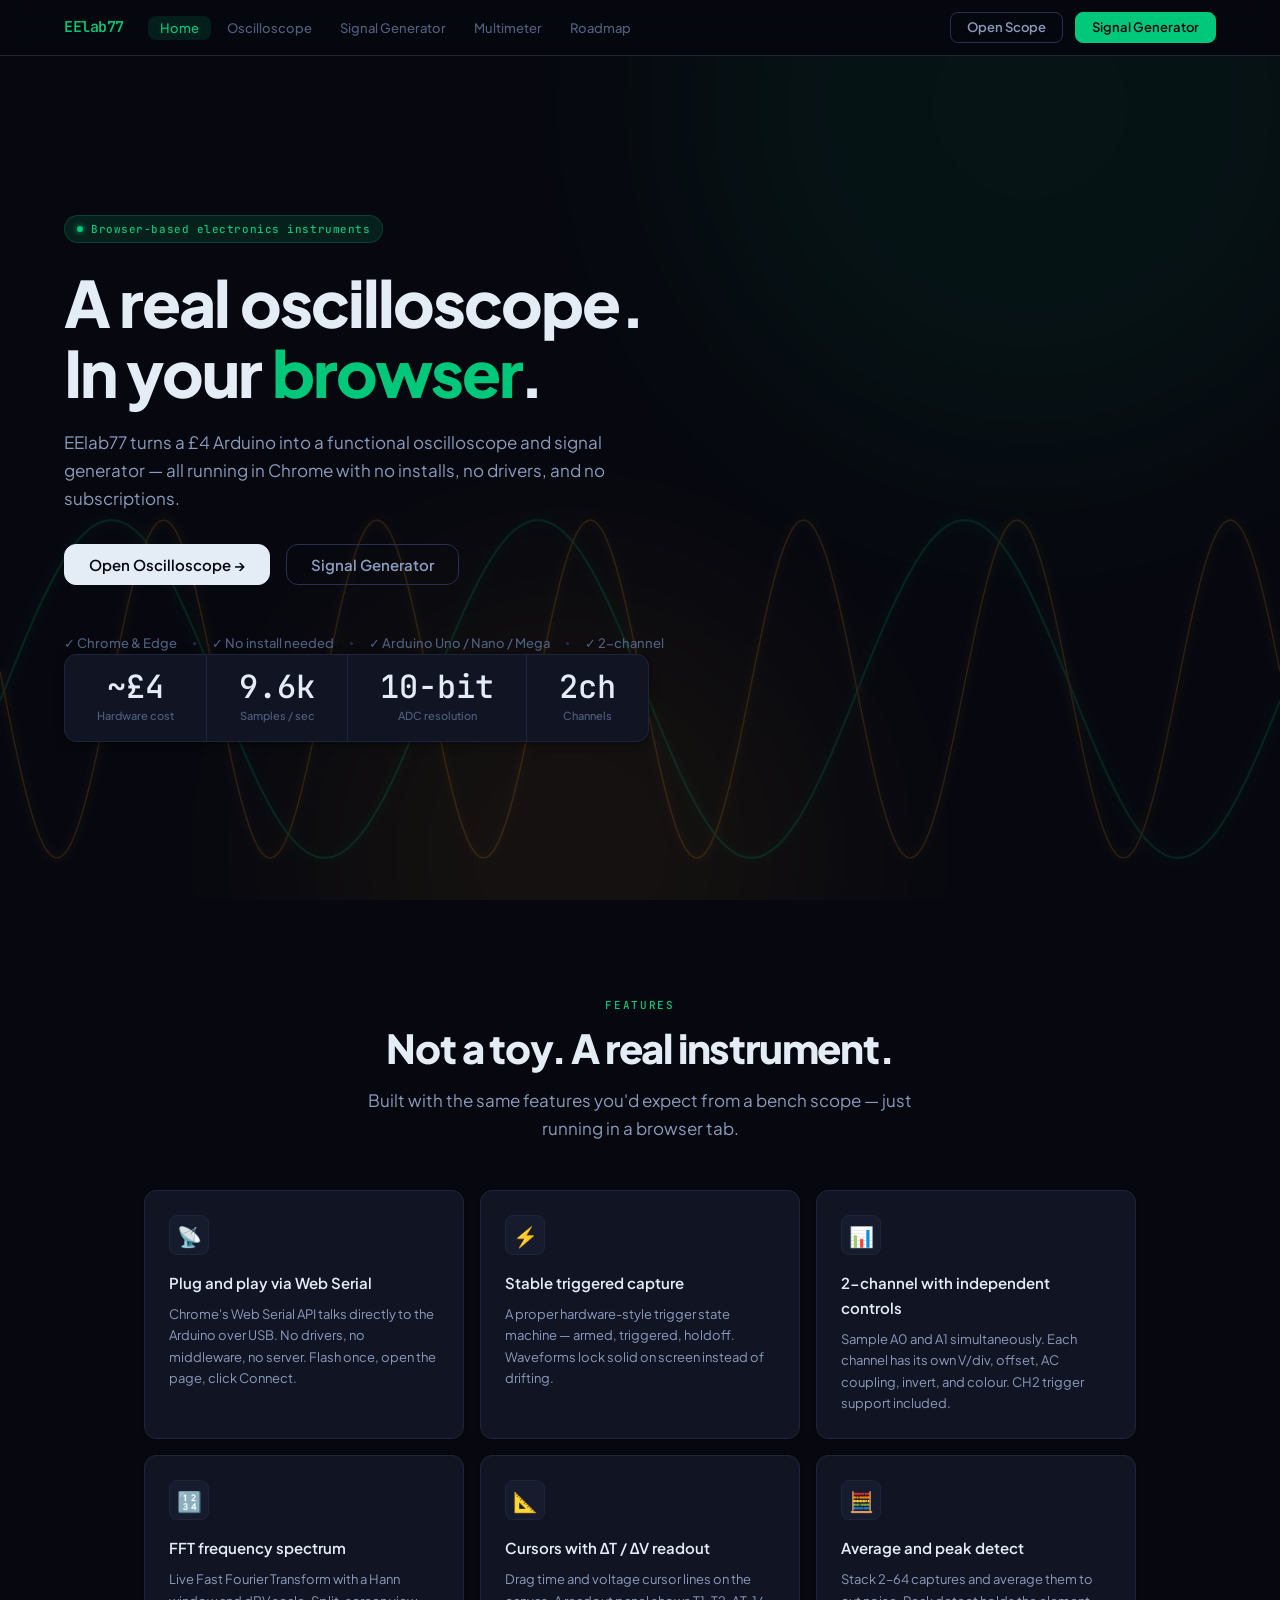
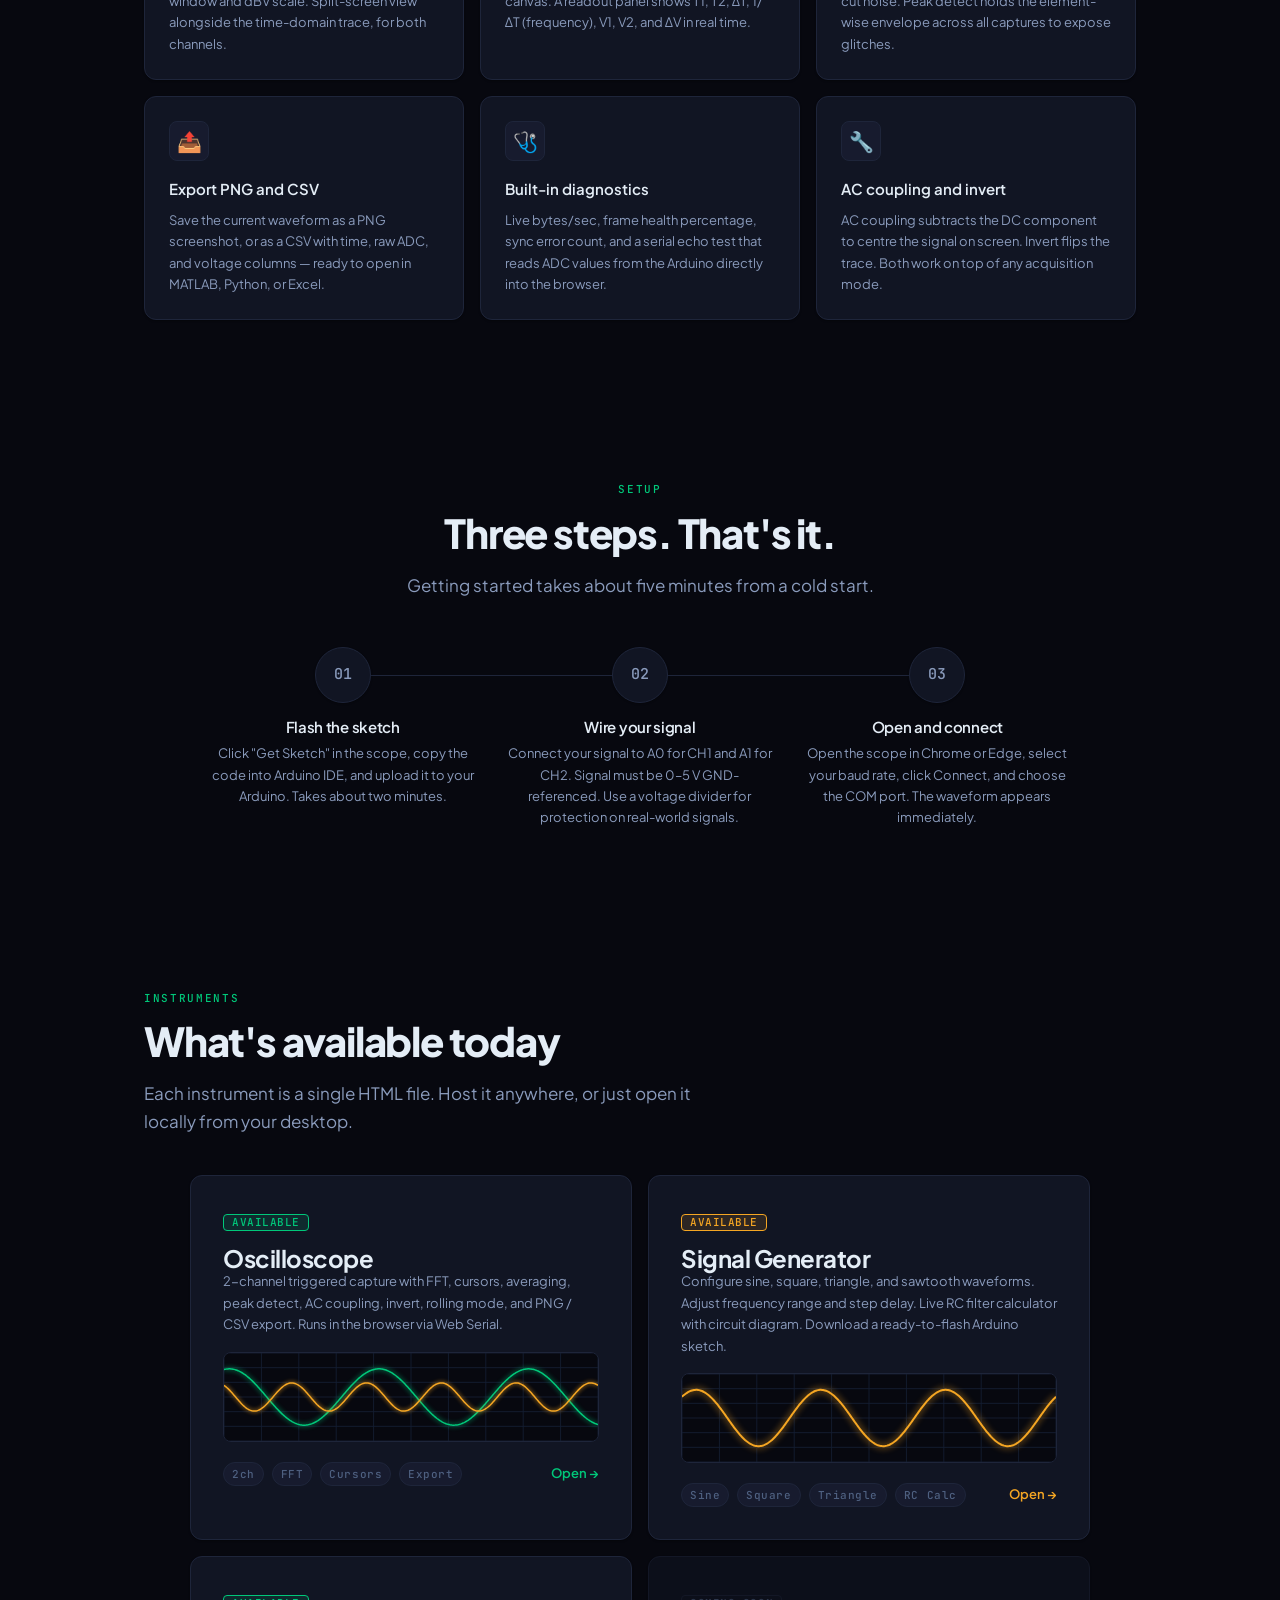
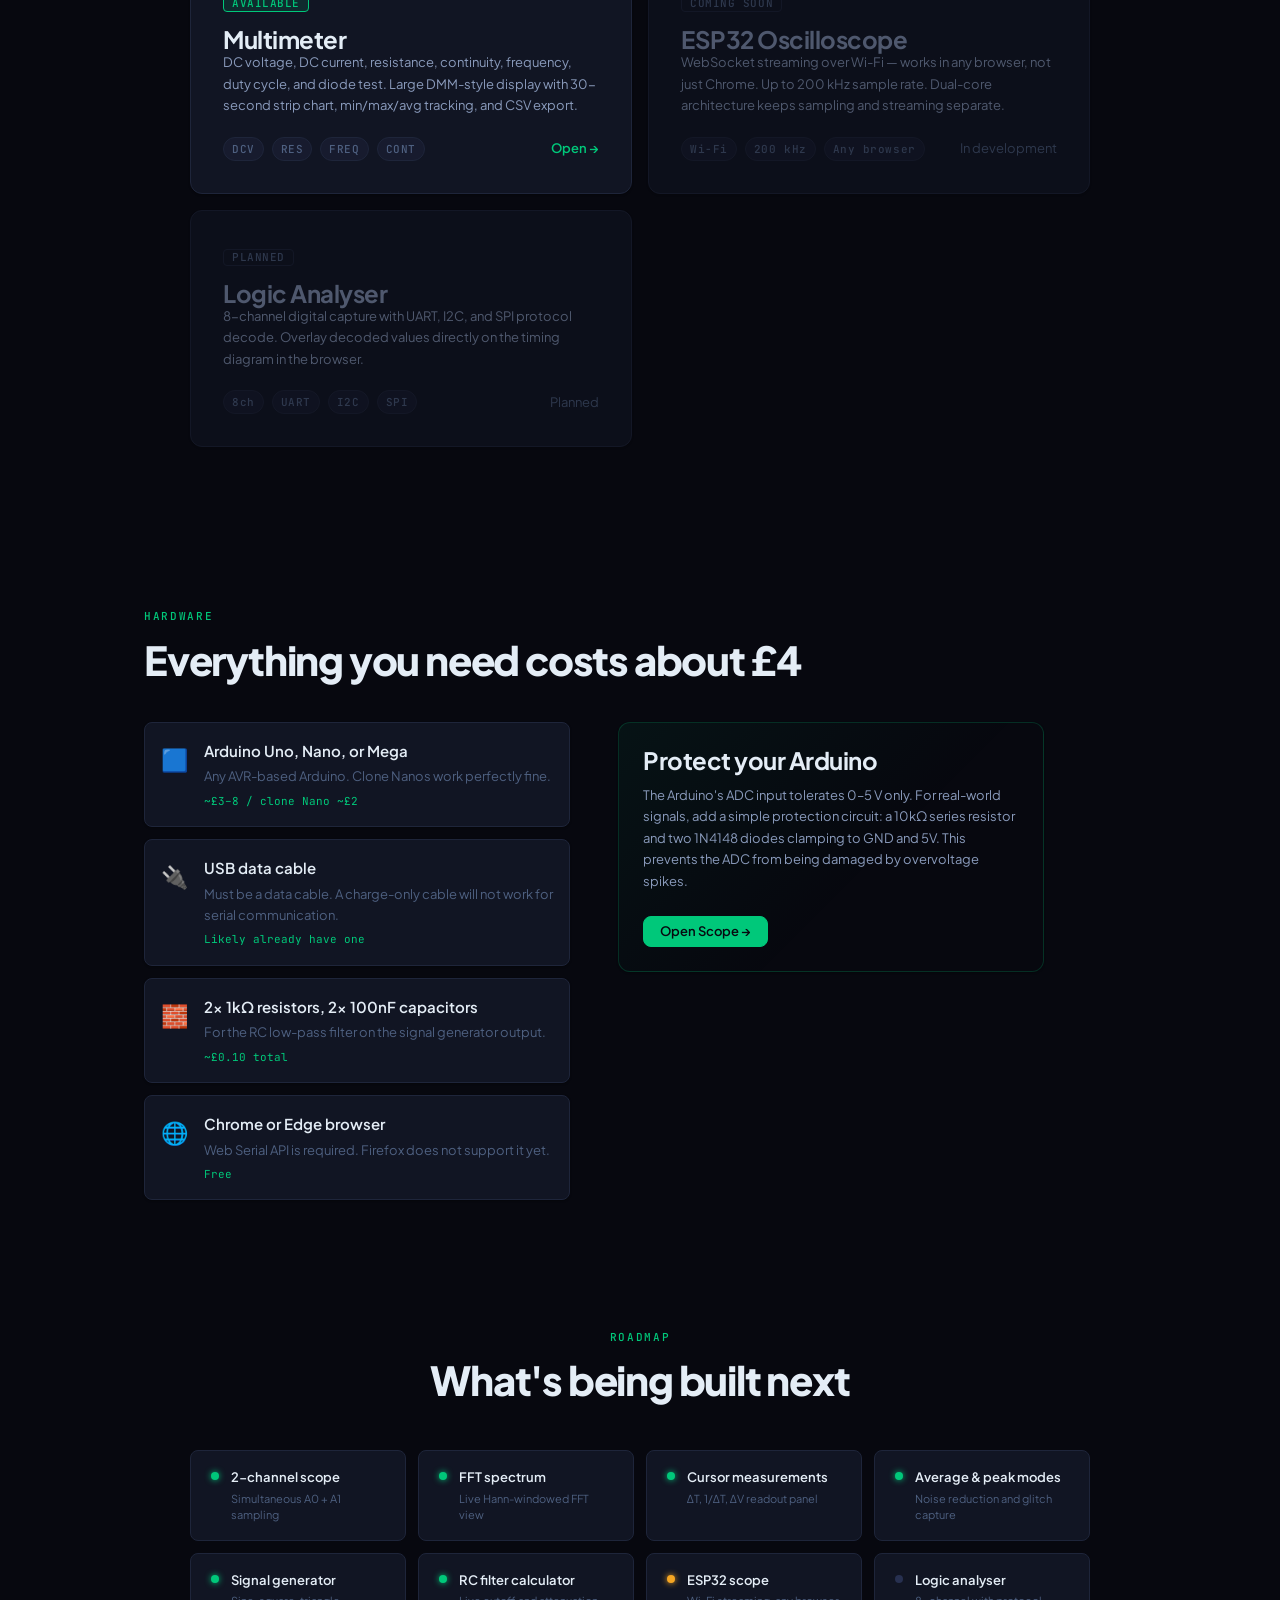
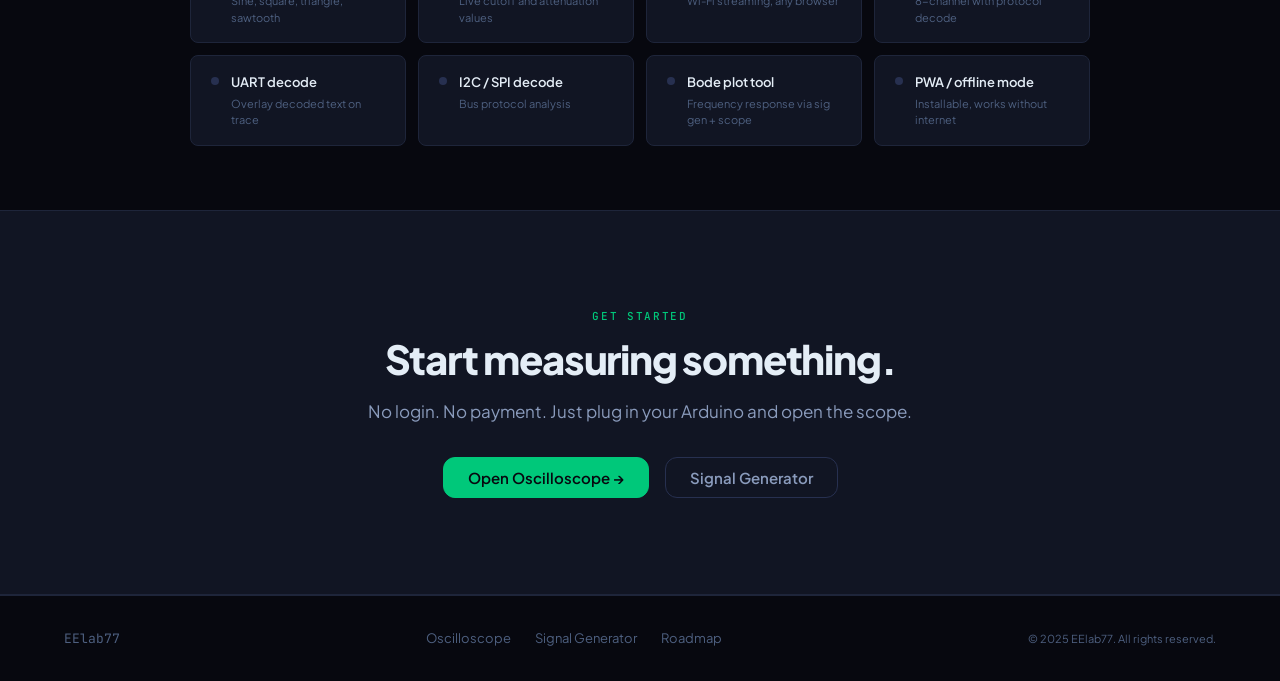
==== commit 3ed182bc: "Your descriptive message about what changed" ====
--- a/index.html
+++ b/index.html
@@ -30,6 +30,7 @@
       <li><a href="index.html"              class="nav__link">Home</a></li>
       <li><a href="scope.html"              class="nav__link">Oscilloscope</a></li>
       <li><a href="signal-generator.html"   class="nav__link">Signal Generator</a></li>
+      <li><a href="multimeter.html"         class="nav__link">Multimeter</a></li>
       <li><a href="#roadmap"                class="nav__link">Roadmap</a></li>
     </ul>
 
@@ -327,6 +328,28 @@
               <span class="tag">RC Calc</span>
             </div>
             <span class="instrument-card__link">Open →</span>
+          </div>
+        </a>
+        
+        <!-- Multimeter card -->
+        <a href="multimeter.html" class="card card--interactive instrument-card">
+          <div>
+            <span class="badge badge--green">Available</span>
+            <h3 class="instrument-card__title">Multimeter</h3>
+            <p class="instrument-card__body">
+              DC voltage, DC current, resistance, continuity, frequency,
+              duty cycle, and diode test. Large DMM-style display with
+              30-second strip chart, min/max/avg tracking, and CSV export.
+            </p>
+          </div>
+          <div class="instrument-card__footer">
+            <div class="instrument-card__tags">
+              <span class="tag">DCV</span>
+              <span class="tag">RES</span>
+              <span class="tag">FREQ</span>
+              <span class="tag">CONT</span>
+            </div>
+            <span class="instrument-card__link">Open &rarr;</span>
           </div>
         </a>
 
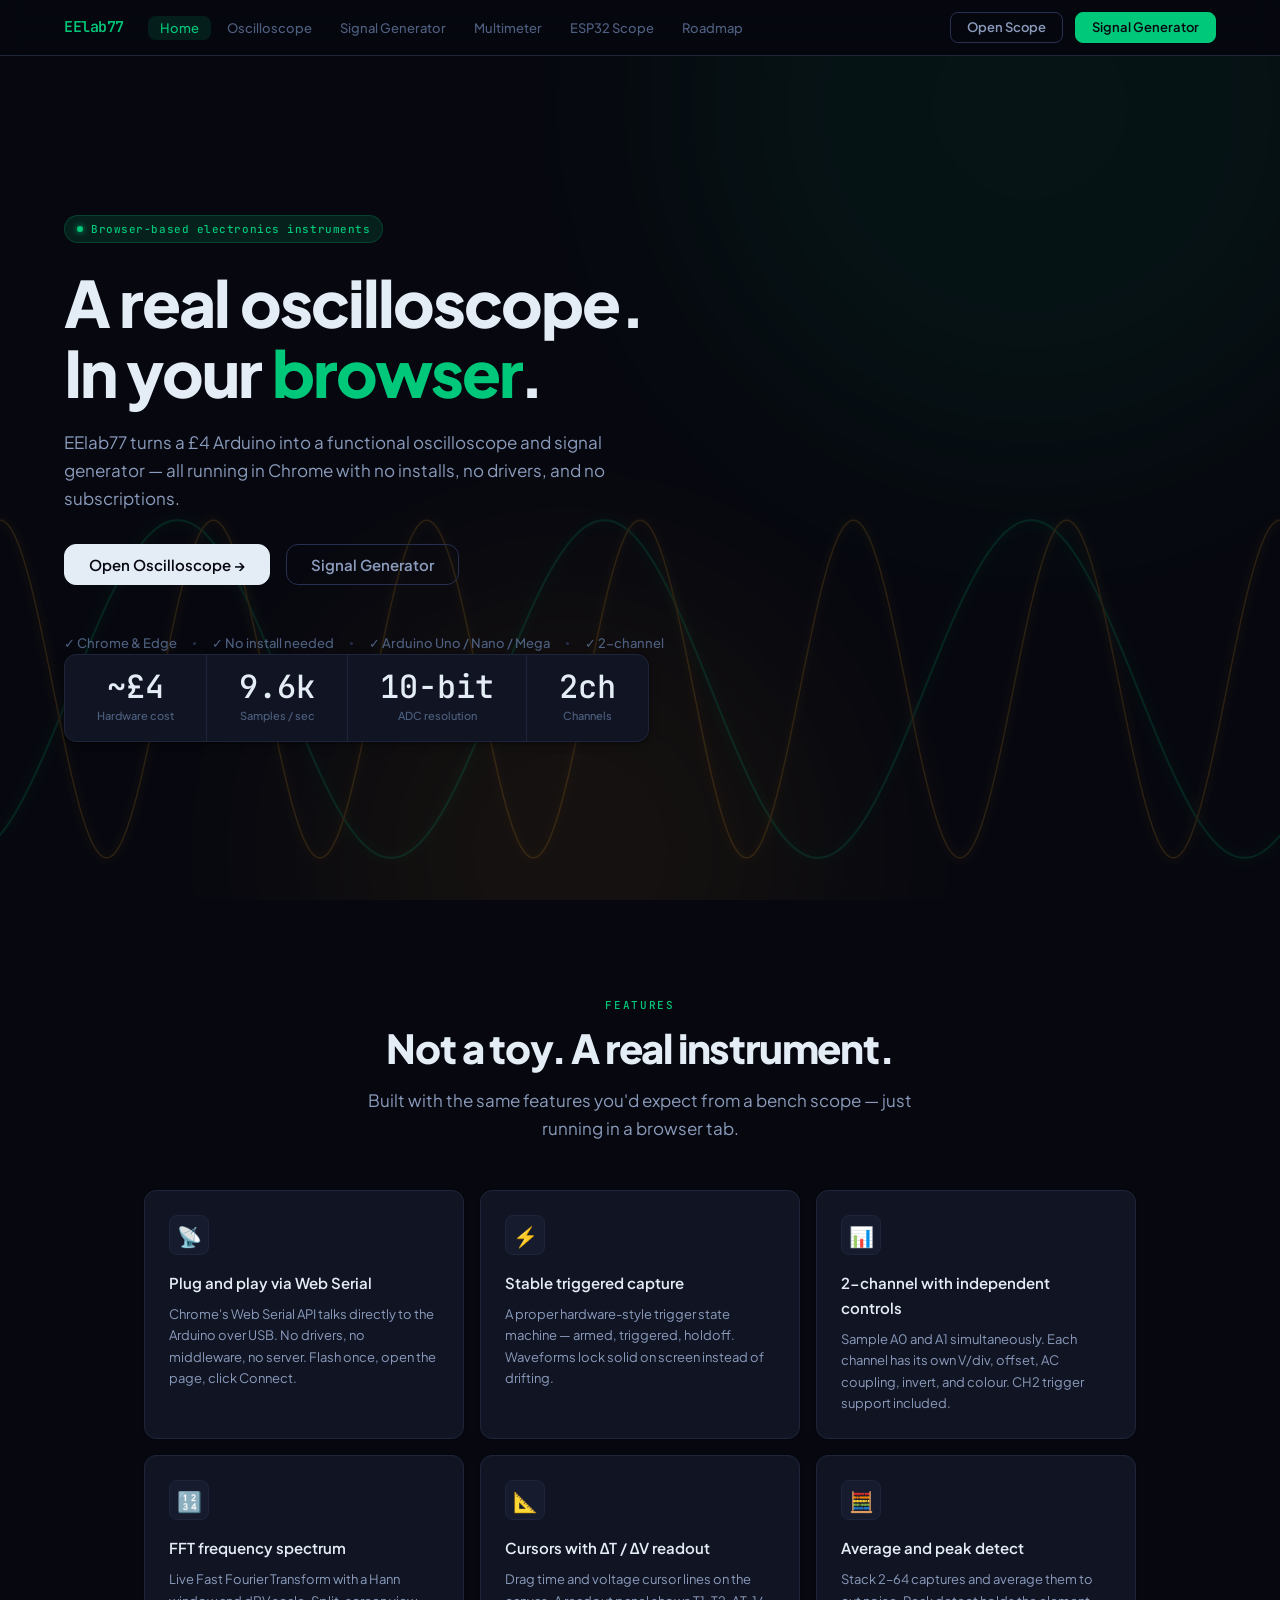
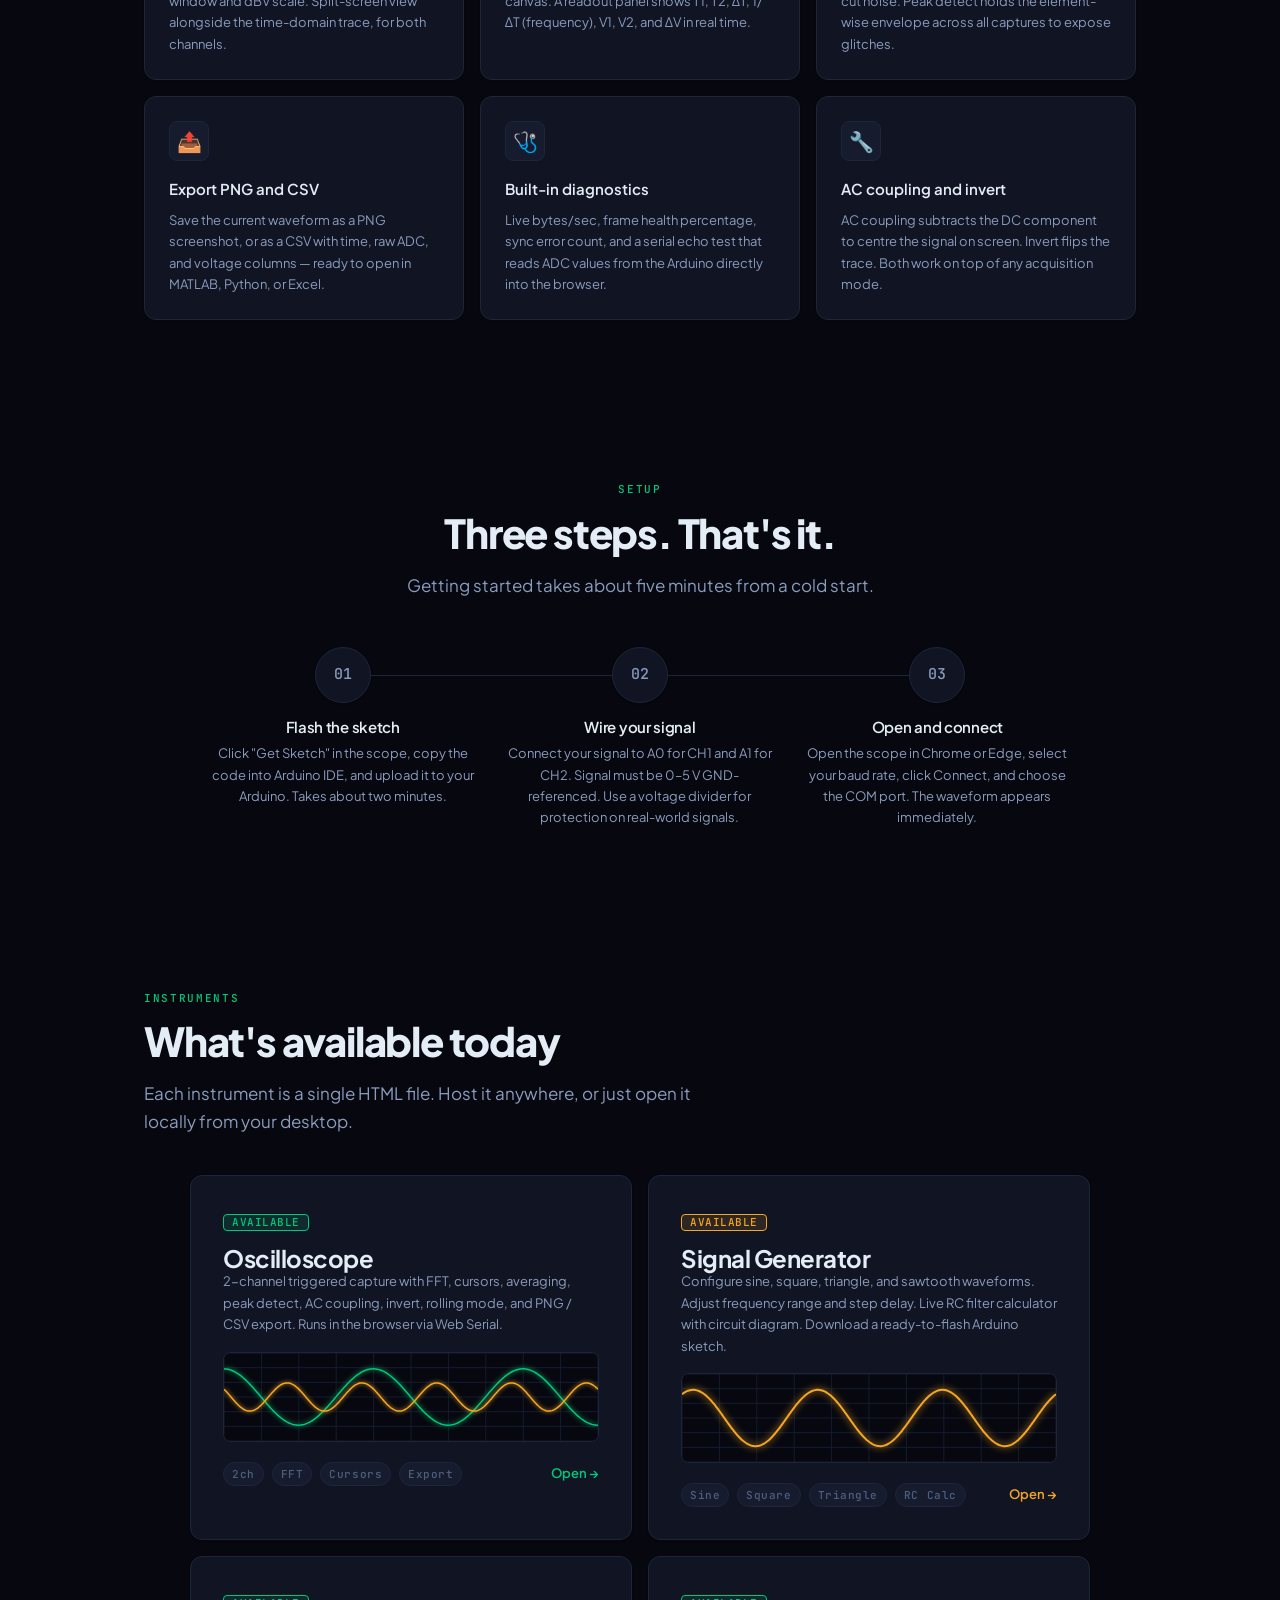
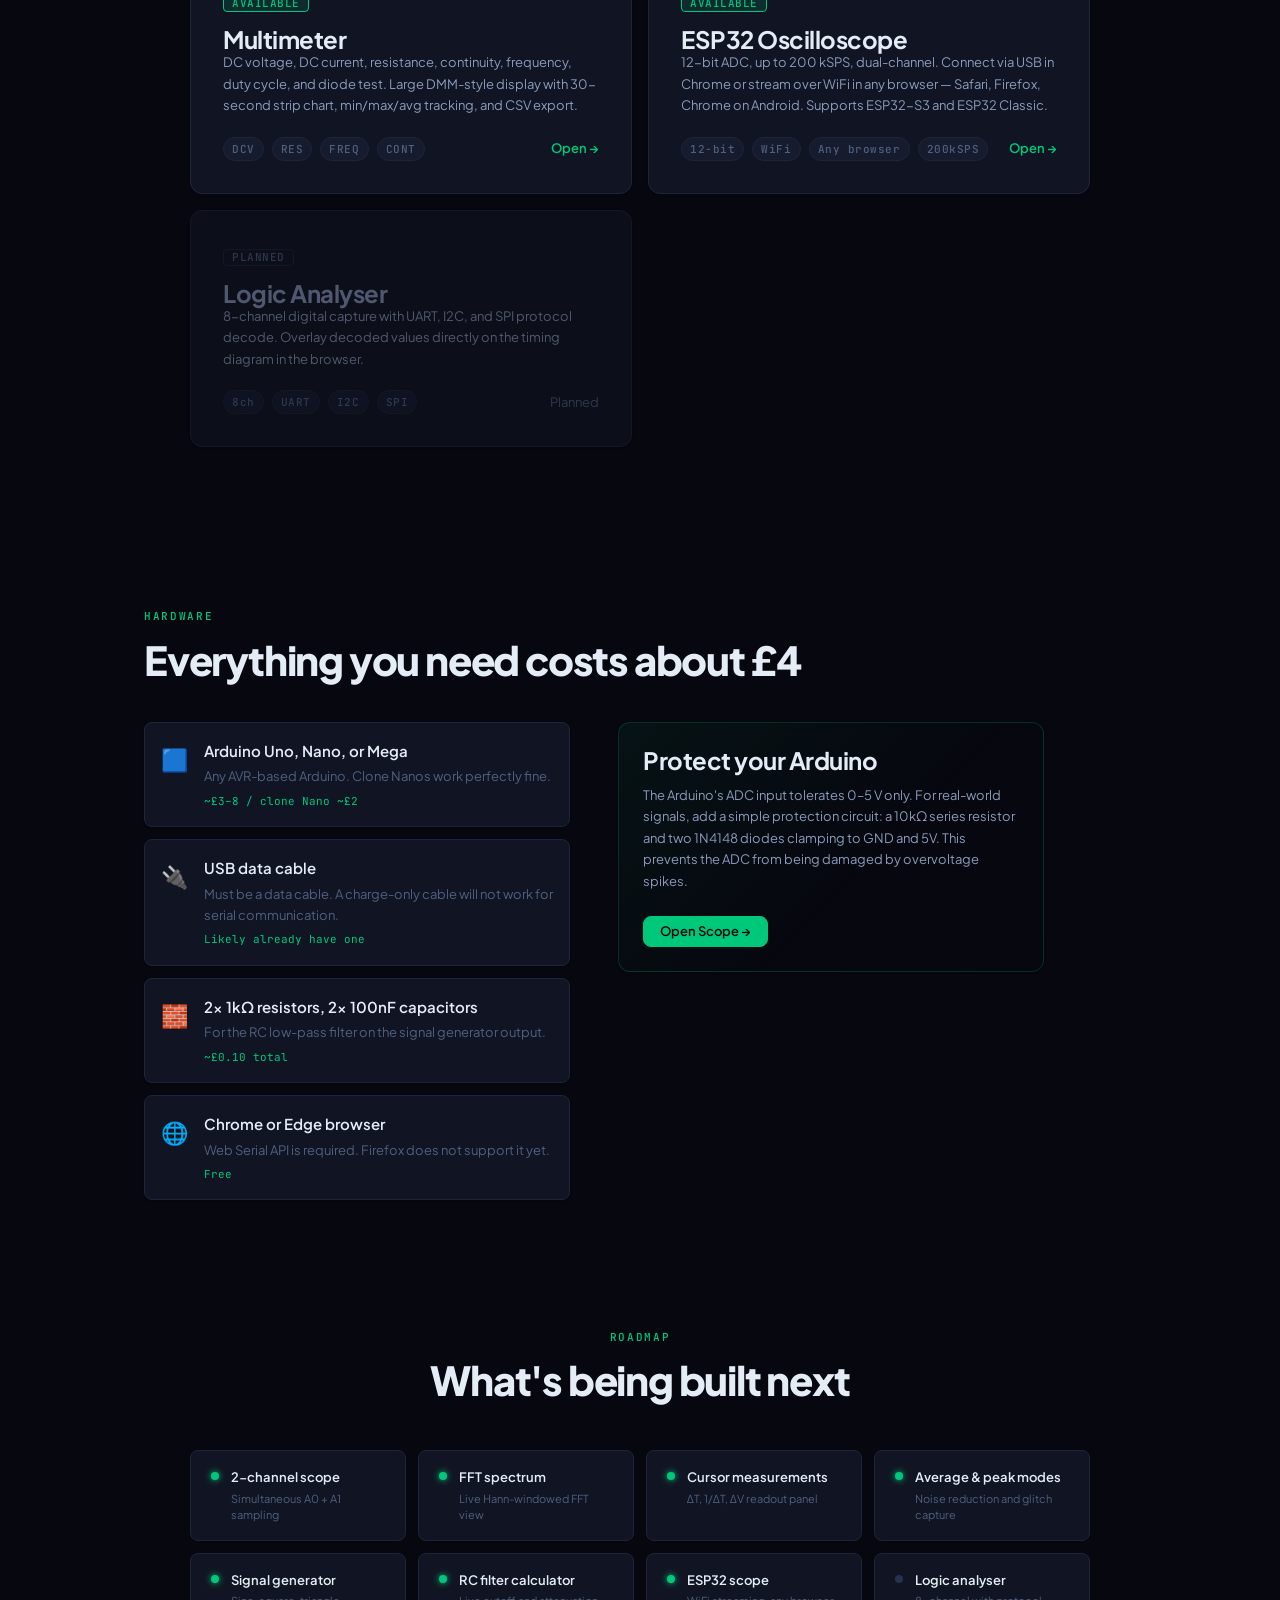
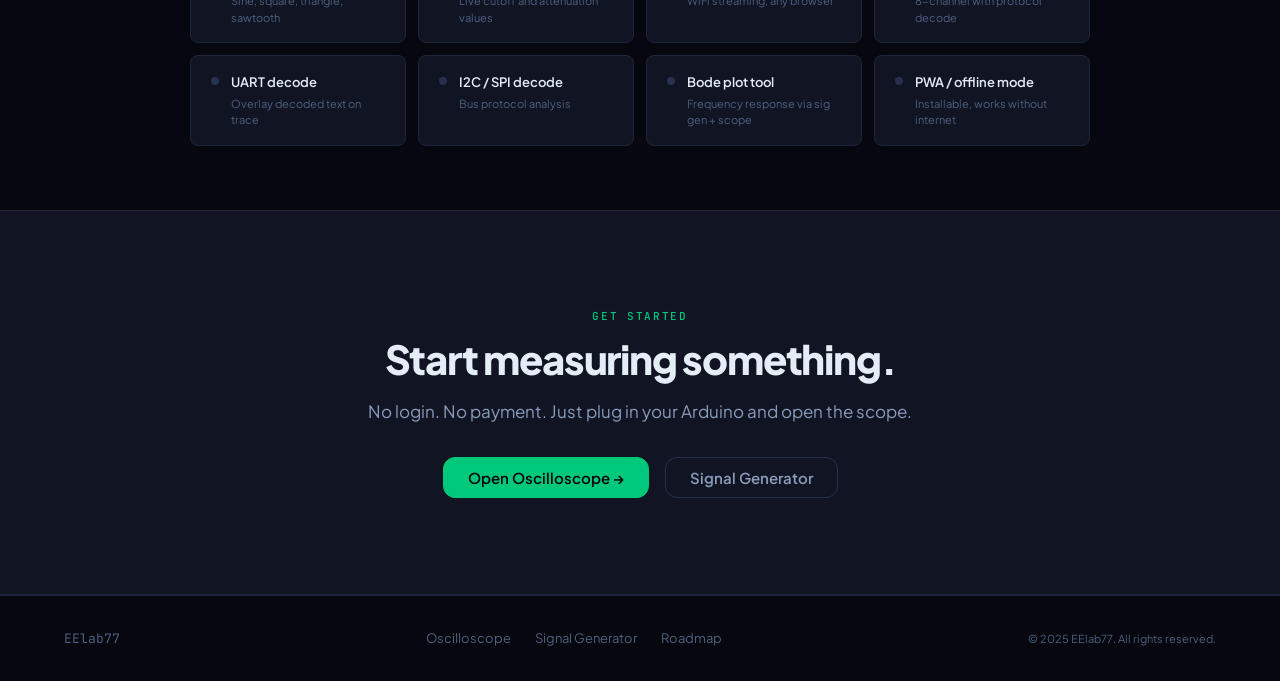
==== commit 09643a2d: "ESP32 Update" ====
--- a/index.html
+++ b/index.html
@@ -27,11 +27,12 @@
     </a>
 
     <ul class="nav__links">
-      <li><a href="index.html"              class="nav__link">Home</a></li>
-      <li><a href="scope.html"              class="nav__link">Oscilloscope</a></li>
-      <li><a href="signal-generator.html"   class="nav__link">Signal Generator</a></li>
-      <li><a href="multimeter.html"         class="nav__link">Multimeter</a></li>
-      <li><a href="#roadmap"                class="nav__link">Roadmap</a></li>
+      <li><a href="index.html"            class="nav__link">Home</a></li>
+      <li><a href="scope.html"            class="nav__link">Oscilloscope</a></li>
+      <li><a href="signal-generator.html" class="nav__link">Signal Generator</a></li>
+      <li><a href="multimeter.html"       class="nav__link">Multimeter</a></li>
+      <li><a href="esp32-scope.html"      class="nav__link">ESP32 Scope</a></li>
+      <li><a href="#roadmap"              class="nav__link">Roadmap</a></li>
     </ul>
 
     <div class="nav__actions">
@@ -354,29 +355,29 @@
         </a>
 
         <!-- ESP32 scope — coming soon -->
-        <div class="card instrument-card" style="opacity: 0.55; cursor: default;">
-          <div>
-            <span class="badge">Coming soon</span>
-            <h3 class="instrument-card__title" style="color: var(--color-text-2);">
-              ESP32 Oscilloscope
-            </h3>
+        <!-- ESP32 Scope card -->
+        <a href="esp32-scope.html"
+           class="card card--interactive instrument-card">
+          <div>
+            <span class="badge badge--green">Available</span>
+            <h3 class="instrument-card__title">ESP32 Oscilloscope</h3>
             <p class="instrument-card__body">
-              WebSocket streaming over Wi-Fi — works in any browser, not
-              just Chrome. Up to 200 kHz sample rate. Dual-core
-              architecture keeps sampling and streaming separate.
+              12-bit ADC, up to 200&nbsp;kSPS, dual-channel.
+              Connect via USB in Chrome or stream over WiFi in
+              any browser — Safari, Firefox, Chrome on Android.
+              Supports ESP32-S3 and ESP32 Classic.
             </p>
           </div>
           <div class="instrument-card__footer">
             <div class="instrument-card__tags">
-              <span class="tag">Wi-Fi</span>
-              <span class="tag">200 kHz</span>
+              <span class="tag">12-bit</span>
+              <span class="tag">WiFi</span>
               <span class="tag">Any browser</span>
-            </div>
-            <span style="font-size: var(--text-sm); color: var(--color-text-3);">
-              In development
-            </span>
-          </div>
-        </div>
+              <span class="tag">200kSPS</span>
+            </div>
+            <span class="instrument-card__link">Open &rarr;</span>
+          </div>
+        </a>
 
         <!-- Logic analyser — planned -->
         <div class="card instrument-card" style="opacity: 0.55; cursor: default;">
@@ -586,10 +587,10 @@
         </div>
 
         <div class="roadmap-item">
-          <div class="roadmap-item__dot roadmap-item__dot--active"></div>
+          <div class="roadmap-item__dot roadmap-item__dot--done"></div>
           <div>
             <div class="roadmap-item__title">ESP32 scope</div>
-            <div class="roadmap-item__body">Wi-Fi streaming, any browser</div>
+            <div class="roadmap-item__body">WiFi streaming, any browser</div>
           </div>
         </div>
 
